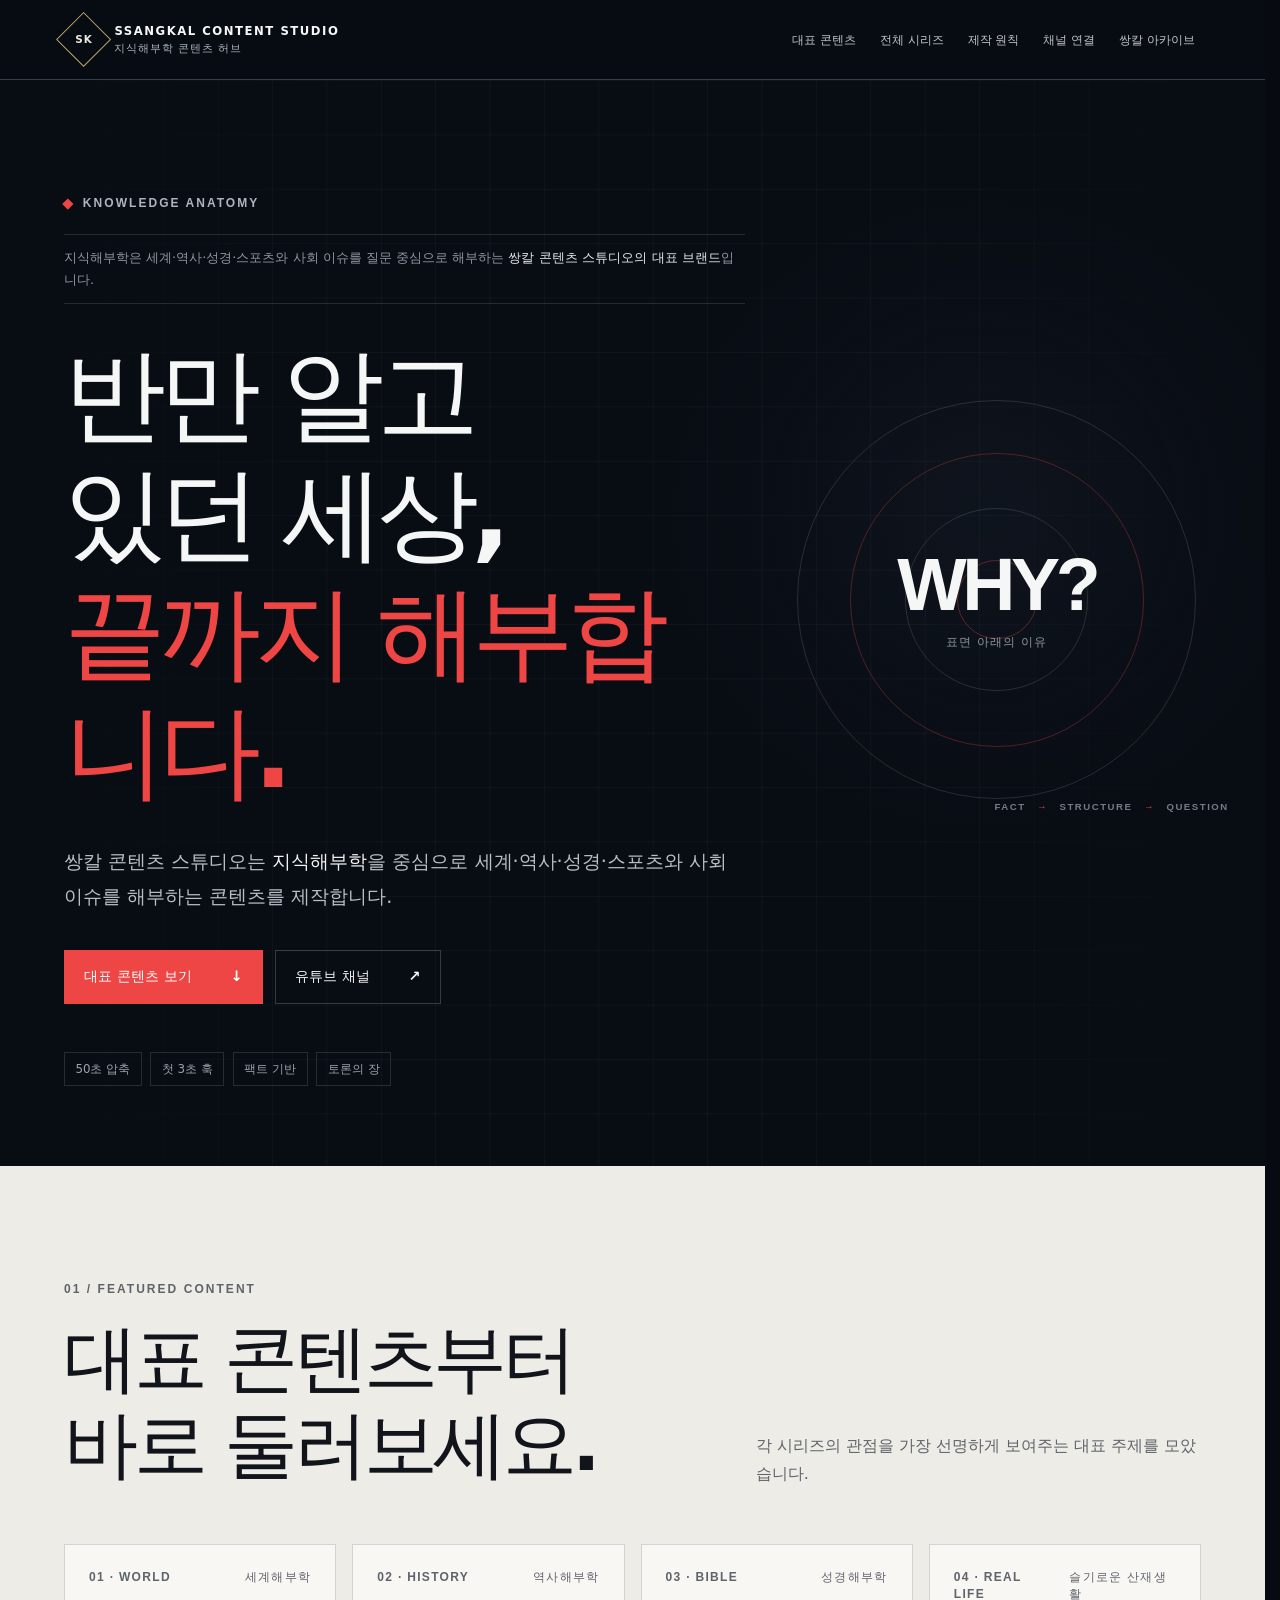
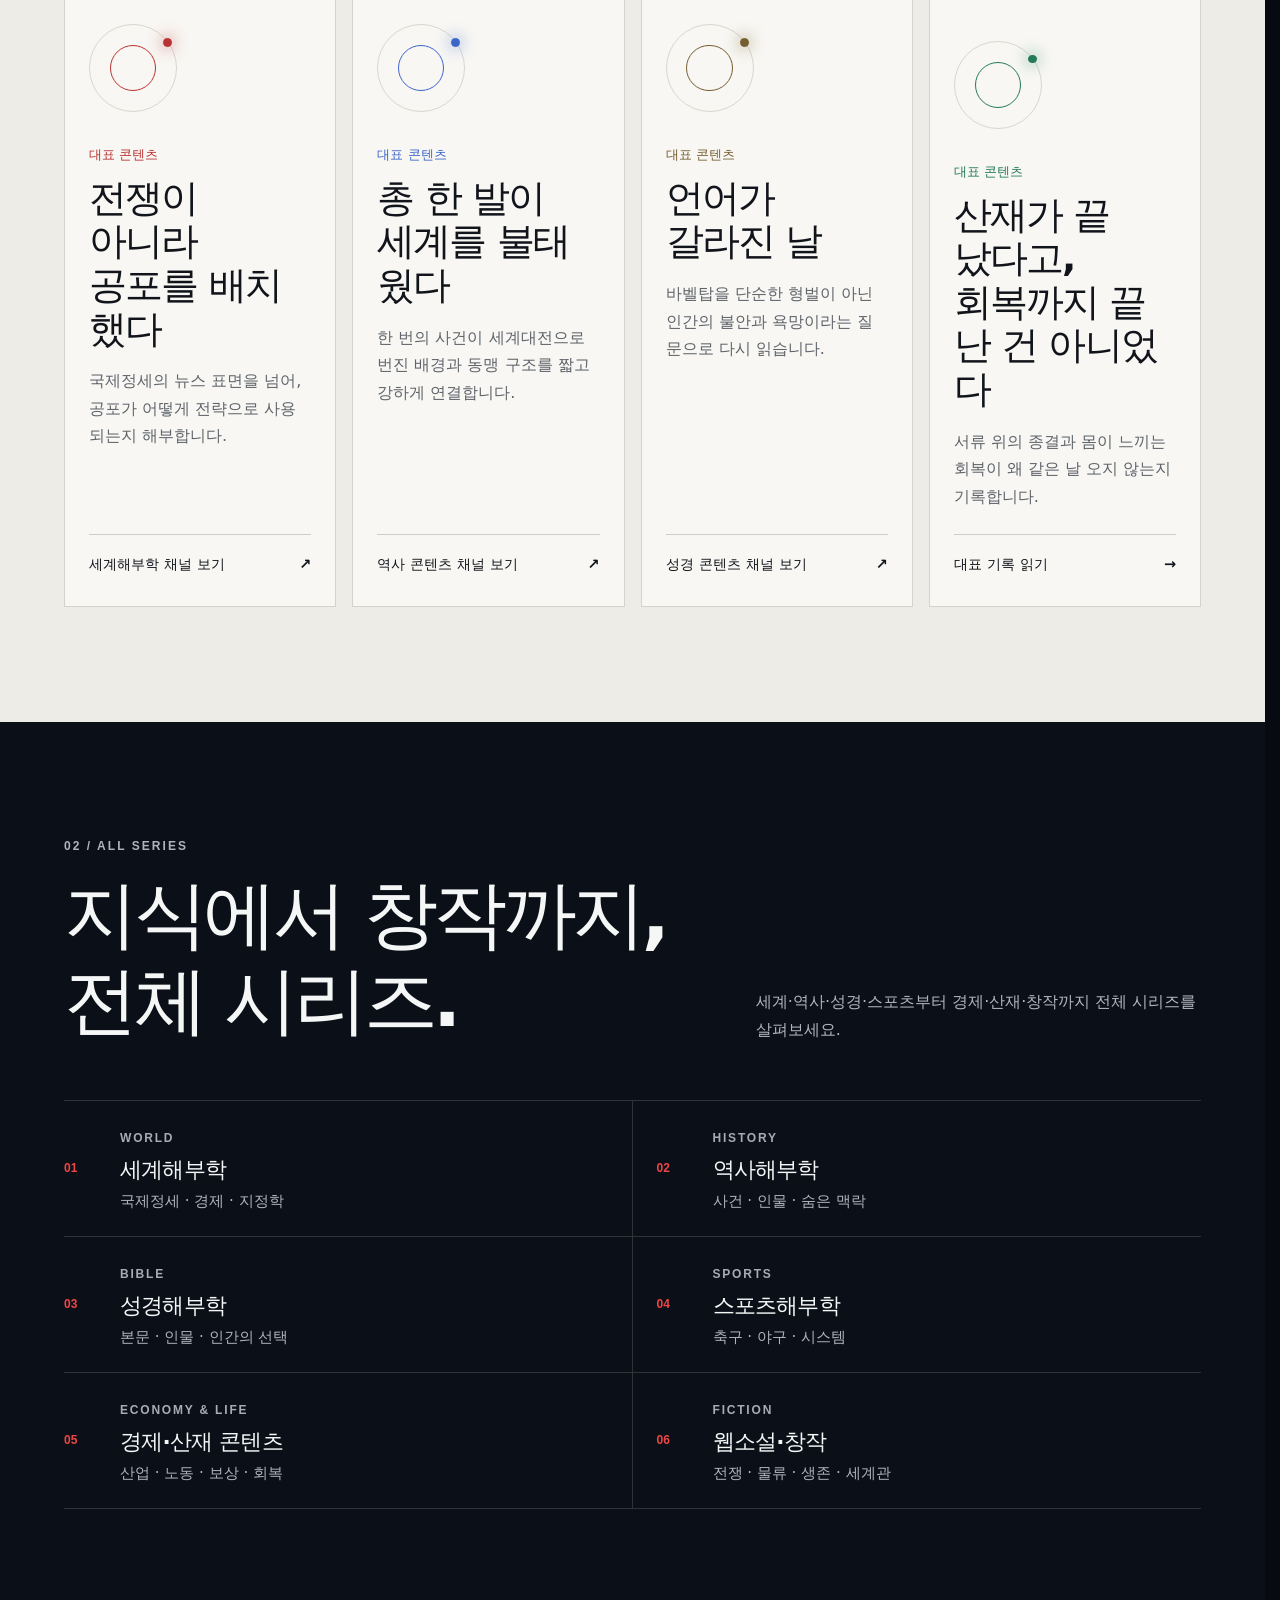
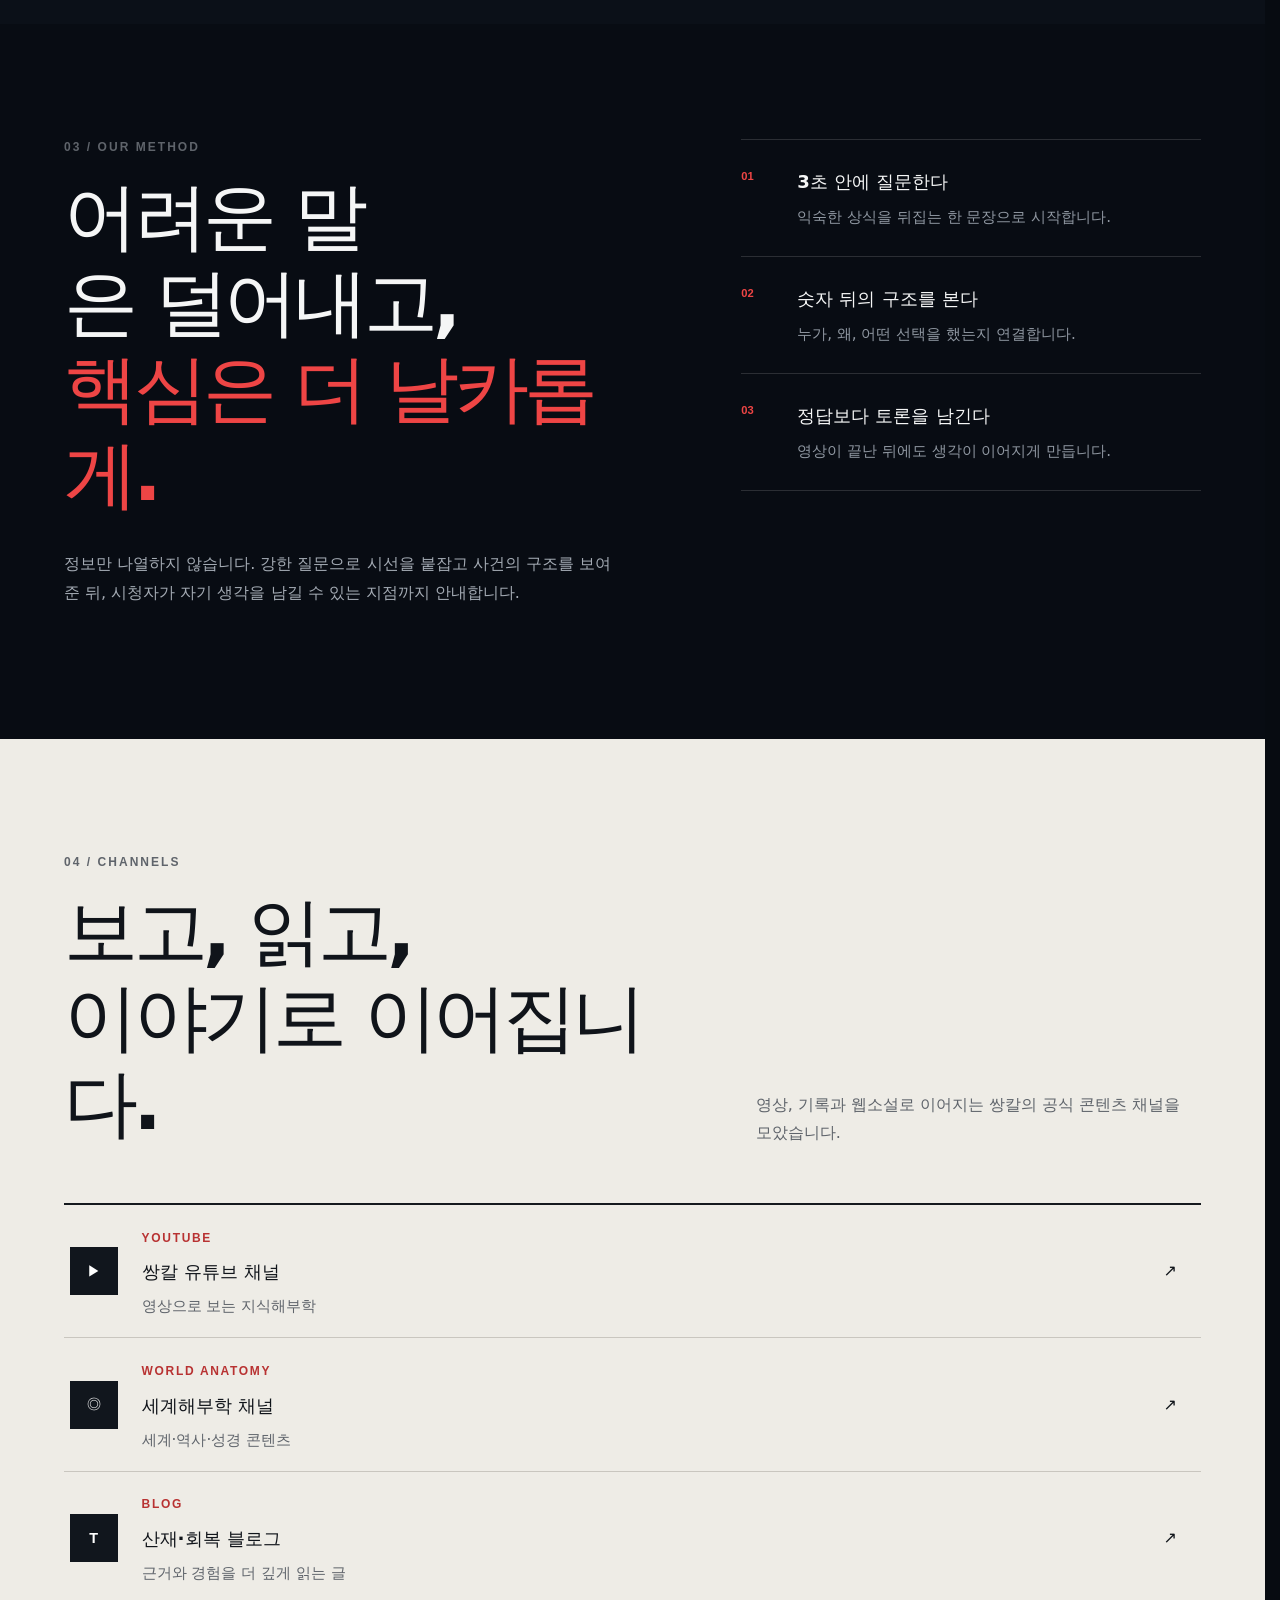
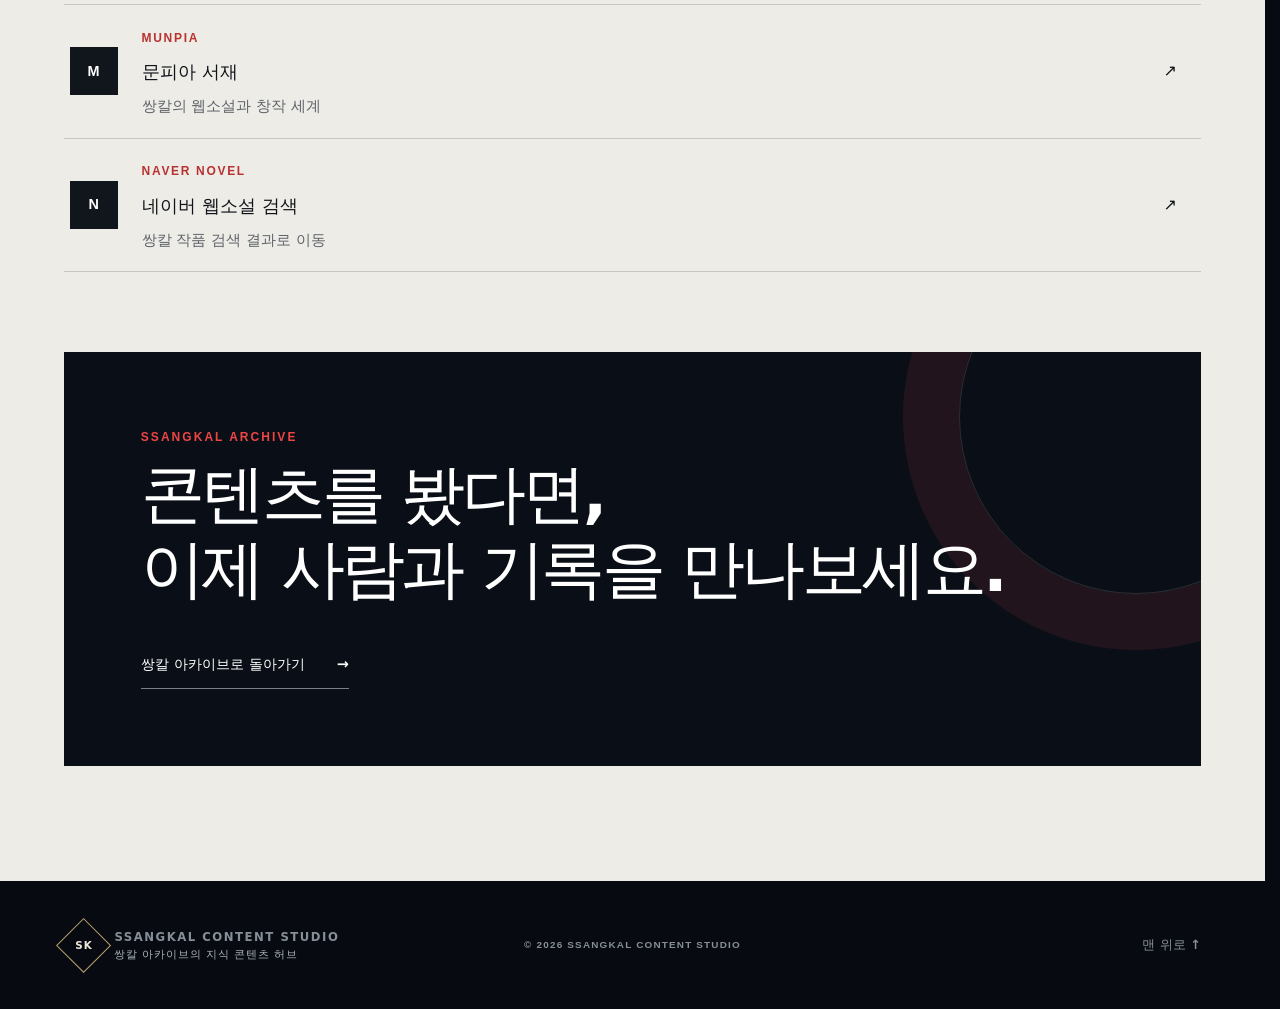
==== knowledge/index.html @ a125dc63 "Add files via upload knowledge 폴더 누락 파일 추가" ====
<!doctype html>
<html lang="ko">
<head>
  <meta charset="utf-8">
  <meta name="viewport" content="width=device-width, initial-scale=1">
  <title>지식해부학 | 쌍칼 콘텐츠 스튜디오</title>
  <meta name="description" content="세계·역사·성경·스포츠·사회 이슈를 짧고 강하게 해부하는 쌍칼 콘텐츠 스튜디오의 지식 콘텐츠 허브입니다.">
  <link rel="canonical" href="https://ssangkalweb.github.io/ssangkal-archive/knowledge/">
  <meta property="og:type" content="website">
  <meta property="og:locale" content="ko_KR">
  <meta property="og:site_name" content="쌍칼 아카이브">
  <meta property="og:title" content="지식해부학 | 우리는 반만 알고 있다">
  <meta property="og:description" content="세계·역사·성경·스포츠와 사회 이슈의 표면 아래를 해부합니다.">
  <meta property="og:url" content="https://ssangkalweb.github.io/ssangkal-archive/knowledge/">
  <meta name="theme-color" content="#080d14">
  <link rel="icon" href="../favicon.svg" type="image/svg+xml">
  <link rel="stylesheet" href="../style.css">
  <link rel="stylesheet" href="knowledge.css">
  <script defer src="../script.js"></script>
  <script type="application/ld+json">
  {
    "@context": "https://schema.org",
    "@type": "CollectionPage",
    "name": "지식해부학",
    "url": "https://ssangkalweb.github.io/ssangkal-archive/knowledge/",
    "description": "세계·역사·성경·스포츠·사회 이슈를 질문 중심으로 해부하는 콘텐츠 허브",
    "isPartOf": {
      "@type": "WebSite",
      "name": "쌍칼 아카이브",
      "url": "https://ssangkalweb.github.io/ssangkal-archive/"
    },
    "mainEntity": {
      "@type": "ItemList",
      "itemListElement": [
        {"@type": "ListItem", "position": 1, "name": "세계해부학"},
        {"@type": "ListItem", "position": 2, "name": "역사해부학"},
        {"@type": "ListItem", "position": 3, "name": "성경해부학"},
        {"@type": "ListItem", "position": 4, "name": "스포츠해부학"},
        {"@type": "ListItem", "position": 5, "name": "경제·산재 콘텐츠"},
        {"@type": "ListItem", "position": 6, "name": "웹소설·창작"}
      ]
    }
  }
  </script>
</head>
<body class="knowledge-page">
  <a class="skip-link" href="#main-content">본문으로 바로가기</a>

  <header class="site-header" data-header>
    <div class="header-inner">
      <a class="brand" href="../" aria-label="쌍칼 아카이브로 돌아가기">
        <span class="brand-mark" aria-hidden="true"><span>SK</span></span>
        <span class="brand-name"><strong>SSANGKAL CONTENT STUDIO</strong><small>지식해부학 콘텐츠 허브</small></span>
      </a>
      <button class="menu-toggle" type="button" aria-expanded="false" aria-controls="primary-navigation" aria-label="주 메뉴 열기">
        <span aria-hidden="true"></span><span aria-hidden="true"></span>
      </button>
      <nav class="primary-nav" id="primary-navigation" aria-label="주 메뉴">
        <a href="#featured">대표 콘텐츠</a>
        <a href="#all-series">전체 시리즈</a>
        <a href="#method">제작 원칙</a>
        <a href="#channels">채널 연결</a>
        <a href="../">쌍칼 아카이브</a>
      </nav>
    </div>
  </header>

  <main id="main-content">
    <section class="knowledge-hero" id="top" aria-labelledby="hero-title">
      <div class="knowledge-hero-grid" aria-hidden="true"></div>
      <div class="knowledge-hero-copy">
        <p class="knowledge-kicker"><span aria-hidden="true"></span> KNOWLEDGE ANATOMY</p>
        <p class="brand-structure">지식해부학은 세계·역사·성경·스포츠와 사회 이슈를 질문 중심으로 해부하는 <strong>쌍칼 콘텐츠 스튜디오의 대표 브랜드</strong>입니다.</p>
        <h1 id="hero-title">반만 알고 있던 세상,<br><em>끝까지 해부합니다.</em></h1>
        <p class="knowledge-lead">쌍칼 콘텐츠 스튜디오는 <strong>지식해부학</strong>을 중심으로 세계·역사·성경·스포츠와 사회 이슈를 해부하는 콘텐츠를 제작합니다.</p>
        <div class="knowledge-actions">
          <a class="knowledge-button knowledge-button-primary" href="#featured">대표 콘텐츠 보기 <span aria-hidden="true">↓</span></a>
          <a class="knowledge-button knowledge-button-secondary" href="https://www.youtube.com/@kboanatomy" target="_blank" rel="noopener noreferrer">유튜브 채널 <span aria-hidden="true">↗</span><span class="sr-only">(새 탭에서 열림)</span></a>
        </div>
      </div>

      <div class="anatomy-visual" role="img" aria-label="사실에서 구조를 거쳐 질문으로 이어지는 지식해부학의 콘텐츠 방식">
        <div class="anatomy-rings" aria-hidden="true"><span></span><span></span><span></span></div>
        <div class="anatomy-core"><strong>WHY?</strong><small>표면 아래의 이유</small></div>
        <p>FACT <i>→</i> STRUCTURE <i>→</i> QUESTION</p>
      </div>

      <div class="hero-principles" aria-label="핵심 제작 원칙"><span>50초 압축</span><span>첫 3초 훅</span><span>팩트 기반</span><span>토론의 장</span></div>
    </section>

    <section class="knowledge-section featured-section" id="featured" aria-labelledby="featured-title">
      <div class="knowledge-heading">
        <div><p class="knowledge-index">01 / FEATURED CONTENT</p><h2 id="featured-title">대표 콘텐츠부터<br>바로 둘러보세요.</h2></div>
        <p>각 시리즈의 관점을 가장 선명하게 보여주는 대표 주제를 모았습니다.</p>
      </div>

      <div class="featured-grid">
        <article class="featured-card accent-red">
          <div class="featured-meta"><span>01 · WORLD</span><span>세계해부학</span></div>
          <div class="featured-symbol" aria-hidden="true"><span></span></div>
          <p class="featured-label">대표 콘텐츠</p>
          <h3>전쟁이 아니라<br>공포를 배치했다</h3>
          <p class="featured-summary">국제정세의 뉴스 표면을 넘어, 공포가 어떻게 전략으로 사용되는지 해부합니다.</p>
          <a href="https://www.youtube.com/@worldhaeburhak" target="_blank" rel="noopener noreferrer">세계해부학 채널 보기 <span aria-hidden="true">↗</span><span class="sr-only">(새 탭에서 열림)</span></a>
        </article>

        <article class="featured-card accent-blue">
          <div class="featured-meta"><span>02 · HISTORY</span><span>역사해부학</span></div>
          <div class="featured-symbol" aria-hidden="true"><span></span></div>
          <p class="featured-label">대표 콘텐츠</p>
          <h3>총 한 발이<br>세계를 불태웠다</h3>
          <p class="featured-summary">한 번의 사건이 세계대전으로 번진 배경과 동맹 구조를 짧고 강하게 연결합니다.</p>
          <a href="https://www.youtube.com/@worldhaeburhak" target="_blank" rel="noopener noreferrer">역사 콘텐츠 채널 보기 <span aria-hidden="true">↗</span><span class="sr-only">(새 탭에서 열림)</span></a>
        </article>

        <article class="featured-card accent-gold">
          <div class="featured-meta"><span>03 · BIBLE</span><span>성경해부학</span></div>
          <div class="featured-symbol" aria-hidden="true"><span></span></div>
          <p class="featured-label">대표 콘텐츠</p>
          <h3>언어가<br>갈라진 날</h3>
          <p class="featured-summary">바벨탑을 단순한 형벌이 아닌 인간의 불안과 욕망이라는 질문으로 다시 읽습니다.</p>
          <a href="https://www.youtube.com/@worldhaeburhak" target="_blank" rel="noopener noreferrer">성경 콘텐츠 채널 보기 <span aria-hidden="true">↗</span><span class="sr-only">(새 탭에서 열림)</span></a>
        </article>

        <article class="featured-card accent-green">
          <div class="featured-meta"><span>04 · REAL LIFE</span><span>슬기로운 산재생활</span></div>
          <div class="featured-symbol" aria-hidden="true"><span></span></div>
          <p class="featured-label">대표 콘텐츠</p>
          <h3>산재가 끝났다고,<br>회복까지 끝난 건 아니었다</h3>
          <p class="featured-summary">서류 위의 종결과 몸이 느끼는 회복이 왜 같은 날 오지 않는지 기록합니다.</p>
          <a href="../life/workers-compensation-aftercare.html">대표 기록 읽기 <span aria-hidden="true">→</span></a>
        </article>
      </div>
    </section>

    <section class="knowledge-section all-series-section" id="all-series" aria-labelledby="series-title">
      <div class="knowledge-heading compact-heading">
        <div><p class="knowledge-index">02 / ALL SERIES</p><h2 id="series-title">지식에서 창작까지,<br>전체 시리즈.</h2></div>
        <p>세계·역사·성경·스포츠부터 경제·산재·창작까지 전체 시리즈를 살펴보세요.</p>
      </div>
      <ol class="series-directory">
        <li><span>01</span><div><small>WORLD</small><h3>세계해부학</h3><p>국제정세 · 경제 · 지정학</p></div></li>
        <li><span>02</span><div><small>HISTORY</small><h3>역사해부학</h3><p>사건 · 인물 · 숨은 맥락</p></div></li>
        <li><span>03</span><div><small>BIBLE</small><h3>성경해부학</h3><p>본문 · 인물 · 인간의 선택</p></div></li>
        <li><span>04</span><div><small>SPORTS</small><h3>스포츠해부학</h3><p>축구 · 야구 · 시스템</p></div></li>
        <li><span>05</span><div><small>ECONOMY &amp; LIFE</small><h3>경제·산재 콘텐츠</h3><p>산업 · 노동 · 보상 · 회복</p></div></li>
        <li><span>06</span><div><small>FICTION</small><h3>웹소설·창작</h3><p>전쟁 · 물류 · 생존 · 세계관</p></div></li>
      </ol>
    </section>

    <section class="method-section" id="method" aria-labelledby="method-title">
      <div class="method-copy">
        <p class="knowledge-index">03 / OUR METHOD</p>
        <h2 id="method-title">어려운 말은 덜어내고,<br><em>핵심은 더 날카롭게.</em></h2>
        <p>정보만 나열하지 않습니다. 강한 질문으로 시선을 붙잡고 사건의 구조를 보여준 뒤, 시청자가 자기 생각을 남길 수 있는 지점까지 안내합니다.</p>
      </div>
      <ol class="method-list-knowledge">
        <li><span>01</span><div><strong>3초 안에 질문한다</strong><p>익숙한 상식을 뒤집는 한 문장으로 시작합니다.</p></div></li>
        <li><span>02</span><div><strong>숫자 뒤의 구조를 본다</strong><p>누가, 왜, 어떤 선택을 했는지 연결합니다.</p></div></li>
        <li><span>03</span><div><strong>정답보다 토론을 남긴다</strong><p>영상이 끝난 뒤에도 생각이 이어지게 만듭니다.</p></div></li>
      </ol>
    </section>

    <section class="knowledge-section channels-section-knowledge" id="channels" aria-labelledby="channels-title">
      <div class="knowledge-heading compact-heading">
        <div><p class="knowledge-index">04 / CHANNELS</p><h2 id="channels-title">보고, 읽고,<br>이야기로 이어집니다.</h2></div>
        <p>영상, 기록과 웹소설로 이어지는 쌍칼의 공식 콘텐츠 채널을 모았습니다.</p>
      </div>
      <div class="channel-directory">
        <a href="https://www.youtube.com/@kboanatomy" target="_blank" rel="noopener noreferrer"><span class="channel-icon" aria-hidden="true">▶</span><div><small>YOUTUBE</small><strong>쌍칼 유튜브 채널</strong><p>영상으로 보는 지식해부학</p></div><i aria-hidden="true">↗</i><span class="sr-only">(새 탭에서 열림)</span></a>
        <a href="https://www.youtube.com/@worldhaeburhak" target="_blank" rel="noopener noreferrer"><span class="channel-icon" aria-hidden="true">◎</span><div><small>WORLD ANATOMY</small><strong>세계해부학 채널</strong><p>세계·역사·성경 콘텐츠</p></div><i aria-hidden="true">↗</i><span class="sr-only">(새 탭에서 열림)</span></a>
        <a href="https://ssangkal.tistory.com/" target="_blank" rel="noopener noreferrer"><span class="channel-icon" aria-hidden="true">T</span><div><small>BLOG</small><strong>산재·회복 블로그</strong><p>근거와 경험을 더 깊게 읽는 글</p></div><i aria-hidden="true">↗</i><span class="sr-only">(새 탭에서 열림)</span></a>
        <a href="https://library.munpia.com/OK2RFuVqomnbaxdqtLg1/novel/detail?novelId=570424" target="_blank" rel="noopener noreferrer"><span class="channel-icon" aria-hidden="true">M</span><div><small>MUNPIA</small><strong>문피아 서재</strong><p>쌍칼의 웹소설과 창작 세계</p></div><i aria-hidden="true">↗</i><span class="sr-only">(새 탭에서 열림)</span></a>
        <a href="https://novel.naver.com/search?keyword=ssangkal" target="_blank" rel="noopener noreferrer"><span class="channel-icon" aria-hidden="true">N</span><div><small>NAVER NOVEL</small><strong>네이버 웹소설 검색</strong><p>쌍칼 작품 검색 결과로 이동</p></div><i aria-hidden="true">↗</i><span class="sr-only">(새 탭에서 열림)</span></a>
      </div>
      <div class="archive-return"><p>SSANGKAL ARCHIVE</p><h2>콘텐츠를 봤다면,<br>이제 사람과 기록을 만나보세요.</h2><a href="../">쌍칼 아카이브로 돌아가기 <span aria-hidden="true">→</span></a></div>
    </section>
  </main>

  <footer class="knowledge-footer">
    <a class="brand" href="../"><span class="brand-mark" aria-hidden="true"><span>SK</span></span><span class="brand-name"><strong>SSANGKAL CONTENT STUDIO</strong><small>쌍칼 아카이브의 지식 콘텐츠 허브</small></span></a>
    <p>© <span id="current-year">2026</span> SSANGKAL CONTENT STUDIO</p>
    <a href="#top">맨 위로 ↑</a>
  </footer>
</body>
</html>
---- style.css ----
:root{color-scheme:dark;--ink:#080d14;--navy:#0a111b;--panel:#101923;--paper:#eee9dd;--white:#f5f7f8;--muted:#aab2ba;--line:#34404b;--soft:#222d38;--red:#d0443e;--gold:#bca36b;--header:4.75rem;--anchor-offset:calc(var(--header) + 1.5rem);--gutter:clamp(1.25rem,5vw,5rem);--content:90rem;font-family:Pretendard,"Apple SD Gothic Neo","Noto Sans KR","Malgun Gothic",system-ui,sans-serif;font-synthesis:none}
*{box-sizing:border-box}html{scroll-behavior:smooth;scroll-padding-top:var(--anchor-offset);scrollbar-gutter:stable}body{margin:0;min-width:20rem;background:var(--ink);color:var(--white);font-size:1rem;line-height:1.75;overflow-x:hidden}a{color:inherit;text-decoration:none}button,a{-webkit-tap-highlight-color:transparent}button{font:inherit}h1,h2,h3,p{margin-top:0}h1,h2,h3{line-height:1.16;text-wrap:balance}.skip-link{position:fixed;z-index:1000;top:0;left:max(.5rem,env(safe-area-inset-left));max-width:calc(100vw - 1rem);padding:.7rem 1rem;background:var(--paper);color:var(--ink);transform:translateY(calc(-100% - .5rem))}.skip-link:focus{top:.5rem;transform:translateY(0)}:focus-visible{outline:3px solid var(--gold);outline-offset:3px}.hero,.archive-portal,#life,#knowledge,#fiction,#build,#square,#about{scroll-margin-top:var(--anchor-offset)}
.site-header{position:sticky;z-index:50;top:0;height:var(--header);min-height:var(--header);border-bottom:1px solid var(--line);background:rgba(8,13,20,.96)}.header-inner{position:relative;width:min(100%,var(--content));height:100%;margin:auto;padding-inline:var(--gutter);display:flex;align-items:center;justify-content:space-between}.brand{min-height:2.75rem;display:inline-flex;align-items:center;gap:.7rem}.brand-mark{width:2.45rem;height:2.45rem;border:1px solid var(--gold);display:grid;place-items:center;color:var(--paper);transform:rotate(45deg)}.brand-mark span{font-size:.65rem;font-weight:800;letter-spacing:.08em;transform:rotate(-45deg)}.brand-name{display:grid;line-height:1.2}.brand-name strong{font-size:.73rem;letter-spacing:.13em}.brand-name small{margin-top:.25rem;color:var(--muted);font-size:.68rem;letter-spacing:.08em}.menu-toggle{width:2.75rem;height:2.75rem;padding:0;border:1px solid var(--line);background:transparent;color:var(--white);display:grid;place-content:center;gap:.4rem;cursor:pointer}.menu-toggle span{width:1.15rem;height:1px;background:currentColor;transition:transform .2s}.menu-open .menu-toggle span:first-child{transform:translateY(.22rem) rotate(45deg)}.menu-open .menu-toggle span:last-child{transform:translateY(-.22rem) rotate(-45deg)}.primary-nav{position:absolute;top:calc(100% + 1px);right:var(--gutter);left:var(--gutter);max-height:calc(100svh - var(--header) - 1px);overflow-y:auto;display:none;padding:.75rem;border:1px solid var(--line);background:var(--panel);box-shadow:0 1.5rem 3rem #0006}.menu-open .primary-nav{display:grid}.primary-nav a{min-height:2.75rem;padding:.65rem .75rem;border-bottom:1px solid var(--soft);display:flex;align-items:center;font-size:.9rem}.primary-nav a:last-child{border:0}
.hero{position:relative;width:min(100%,var(--content));min-height:calc(100svh - var(--header));margin:auto;padding:clamp(2.5rem,7vw,6.5rem) var(--gutter) 4.5rem;display:grid;gap:3rem;overflow:hidden;background:var(--navy)}.hero:before{content:"";position:absolute;inset:0;pointer-events:none;background-image:linear-gradient(to right,transparent calc(100% - 1px),rgba(188,163,107,.08) 1px);background-size:4.5rem 100%;mask-image:linear-gradient(#000,transparent 80%)}.hero-copy,.index-board{position:relative;z-index:1}.editorial-label{margin-bottom:2rem;padding-block:.55rem;border-block:1px solid var(--line);display:flex;flex-wrap:wrap;gap:.15rem 1.1rem;color:var(--gold);font-size:.62rem;font-weight:700;letter-spacing:.12em}.issue-number{margin-bottom:.8rem;color:var(--muted);font-size:.67rem;letter-spacing:.18em}.hero h1{max-width:13ch;margin-bottom:2rem;font-size:clamp(2.5rem,9vw,6.6rem);font-weight:800;letter-spacing:-.055em}.hero h1 em{color:var(--paper);font-style:normal}.hero-lead{max-width:32rem;margin-bottom:2rem;color:#d1d5d7;font-size:clamp(1rem,2vw,1.16rem);line-height:1.9}.hero-actions{display:flex;flex-direction:column;gap:.7rem}.button{min-height:3.25rem;padding:.8rem 1.15rem;border:1px solid var(--line);display:inline-flex;align-items:center;justify-content:space-between;gap:1.5rem;font-size:.86rem;font-weight:750}.button-primary{background:var(--paper);border-color:var(--paper);color:var(--ink)}.button-primary:hover{background:var(--white)}.button-secondary:hover{border-color:var(--gold)}.trust-note{margin:1.2rem 0 0;color:var(--muted);font-size:.75rem;line-height:1.6;letter-spacing:.04em}
.index-board{align-self:end;border:1px solid var(--line);background:rgba(16,25,35,.86)}.board-head,.board-foot{padding:.75rem 1rem;display:flex;justify-content:space-between;color:var(--muted);font-size:.58rem;letter-spacing:.14em}.board-head{border-bottom:1px solid var(--line)}.board-status{margin:0;padding:.7rem 1rem;border-bottom:1px solid var(--line);color:var(--gold);font-size:.62rem;letter-spacing:.1em}.board-status span{width:.42rem;height:.42rem;margin-right:.4rem;border-radius:50%;background:var(--red);display:inline-block}.index-board ol{margin:0;padding:0;list-style:none}.index-board li{border-bottom:1px solid var(--soft)}.index-board li a{min-height:4.2rem;padding:.75rem 1rem;display:grid;grid-template-columns:2rem 1fr auto;align-items:center;gap:.75rem}.index-board li.is-active{border-left:3px solid var(--red);background:rgba(208,68,62,.08)}.index-board li:hover{background:#fff1}.board-number{color:var(--gold);font:700 .7rem/1 monospace}.index-board strong{display:block;font-size:.77rem;letter-spacing:.11em}.index-board small{display:block;margin-top:.1rem;color:var(--muted);font-size:.72rem}.board-foot{border-top:1px solid var(--line);align-items:center}.registration-mark{padding:.2rem .45rem;border:1px solid var(--line);color:var(--gold)}.hero-rule{position:absolute;bottom:0;left:var(--gutter);right:var(--gutter);height:5px;border-block:1px solid var(--line)}
.section-shell{width:min(100%,var(--content));margin:auto;padding:4.5rem var(--gutter)}.eyebrow{color:var(--gold);font-size:.68rem;font-weight:750;letter-spacing:.15em}.eyebrow span{margin-left:.7rem;color:var(--muted)}.section-heading{margin-bottom:3rem}.section-heading h2,.square h2,.about h2{margin-bottom:1.5rem;font-size:clamp(2rem,6vw,4.25rem);letter-spacing:-.045em}.section-heading>p:last-child{max-width:38rem;color:var(--muted)}.archive-portal{background:var(--paper);color:var(--ink)}.archive-portal .eyebrow,.about .eyebrow{color:#755e2f}.portal-grid{display:grid;border-top:2px solid var(--ink)}.portal-card{min-height:19rem;padding:1.5rem .25rem;border-bottom:1px solid #a9a397;display:flex;flex-direction:column}.card-meta{margin-bottom:2rem;display:flex;align-items:center;justify-content:space-between;font:700 .7rem/1 monospace}.status{width:fit-content;min-height:1.65rem;padding:.38rem .55rem;border:1px solid currentColor;color:var(--gold);display:inline-flex;align-items:center;font-size:.58rem;font-weight:800;line-height:1;letter-spacing:.12em}.archive-portal .status{color:#6b5934}.status-red,.archive-portal .status-red{color:var(--red)}.portal-card h3{margin-bottom:1rem;font-size:1.55rem;letter-spacing:-.03em}.portal-card p{max-width:29rem;color:#3c3b39;font-size:.92rem}.portal-card a{min-height:2.75rem;margin-top:auto;border-top:1px solid #aaa59a;display:flex;align-items:end;justify-content:space-between;font-size:.78rem;font-weight:750}
.records{padding-block:0;background:var(--navy)}.record-panel{min-height:21rem;padding-block:2rem;border-bottom:1px solid var(--line);display:grid;gap:2rem}.record-index{color:var(--gold);font:700 .72rem/1 monospace;letter-spacing:.12em}.record-content h2{margin-bottom:1rem;font-size:clamp(1.8rem,4vw,3rem);letter-spacing:-.035em}.record-content>p:last-child{max-width:42rem;color:var(--muted)}.record-state{align-self:end;display:grid;gap:.7rem}.record-state strong,.about-state strong{font-size:.85rem}.record-state small,.about-state small{color:#7f8992;font:.62rem/1.4 monospace;letter-spacing:.08em}.notice{max-width:44rem;margin-top:1.5rem;padding:1rem;border-left:2px solid var(--gold);background:var(--panel);color:#c6ccd0}.notice strong{color:var(--paper);font-size:.72rem;letter-spacing:.08em}.notice p{margin:.35rem 0 0;font-size:.78rem;line-height:1.75}
.square{position:relative;border-block:1px solid var(--line);display:grid;gap:2rem;overflow:hidden;background:#10171f}.square:after{content:"";position:absolute;right:-6rem;bottom:-9rem;width:18rem;height:18rem;border:1px solid var(--line);border-radius:50%;box-shadow:0 0 0 3rem #34404b29,0 0 0 6rem #34404b1a;pointer-events:none}.square-code,.square-copy,.square-state{position:relative;z-index:1}.square-code{display:flex;flex-direction:column;color:var(--gold);font:700 .62rem/1 monospace;letter-spacing:.12em}.square-code strong{color:rgba(238,233,221,.08);font-size:8rem;letter-spacing:-.1em}.square-copy>p:last-child{max-width:39rem;color:var(--muted)}.square-state{align-self:end;padding:1.5rem;border:1px solid var(--line);background:#080d14b3}.square-state>span{margin-right:.6rem;color:var(--red);font-size:.55rem}.square-state strong{color:var(--gold);font-size:.67rem;letter-spacing:.12em}.square-state p{margin:.8rem 0 0;font-size:1.15rem;font-weight:700}
.about{display:grid;gap:2rem;background:var(--paper);color:var(--ink)}.about-label>span{color:#67625a;font:.62rem/1 monospace;letter-spacing:.1em}.about-copy p{max-width:42rem;color:#3c3b39}.about-state{align-self:end;padding-top:1.5rem;border-top:1px solid #aaa59a;display:grid;gap:.7rem}.about-state .status{color:#6b5934}.about-state small{color:#67625a}
.site-footer{width:min(100%,var(--content));margin:auto;padding:4.5rem var(--gutter) 1.5rem}.footer-primary{display:grid;gap:3rem}.footer-primary>div>strong{color:var(--gold);font-size:.72rem;letter-spacing:.16em}.footer-primary>div>p{margin:1.5rem 0 0;font-size:clamp(1.5rem,4vw,2.4rem);font-weight:750;line-height:1.35;letter-spacing:-.03em}.footer-primary nav{border-top:1px solid var(--line);display:grid}.footer-primary nav a,.footer-link{min-height:3.5rem;padding-block:.65rem;border-bottom:1px solid var(--line);display:flex;align-items:center;justify-content:space-between;font-size:.82rem}.footer-primary nav small{color:var(--muted);font-size:.65rem}.footer-link{color:#d4d8da}.footer-bottom{margin-top:3rem;padding-top:1rem;border-top:1px solid var(--line);display:flex;flex-wrap:wrap;justify-content:space-between;gap:.5rem 1rem;color:#89929b;font-size:.58rem;letter-spacing:.1em}
.error-page{min-height:100vh;background:var(--navy)}.error-page .header-inner{justify-content:flex-start}.error-main{position:relative;width:min(100%,var(--content));min-height:calc(100vh - var(--header));margin:auto;padding:4.5rem var(--gutter);display:grid;align-content:center;overflow:hidden}.error-code{position:absolute;top:50%;right:-1rem;color:rgba(238,233,221,.045);font-size:clamp(11rem,42vw,37rem);font-weight:900;line-height:.7;letter-spacing:-.12em;transform:translateY(-50%);pointer-events:none}.error-copy{position:relative;z-index:1;max-width:46rem}.error-copy h1{margin-bottom:1.5rem;font-size:clamp(2.5rem,8vw,6rem);letter-spacing:-.055em}.error-copy>p:not(.eyebrow){margin-bottom:2rem;color:var(--muted)}.error-copy .button{width:fit-content}.error-index{position:absolute;right:var(--gutter);bottom:1.5rem;left:var(--gutter);padding-top:.7rem;border-top:1px solid var(--line);display:flex;justify-content:space-between;color:var(--muted);font-size:.58rem;letter-spacing:.12em}

/* Life records: collection and longform article */
.primary-nav a[aria-current="page"]{color:var(--paper);text-decoration:underline;text-decoration-color:var(--gold);text-underline-offset:.45rem}.collection-hero{width:min(100%,var(--content));margin:auto;padding:clamp(4rem,9vw,8rem) var(--gutter);display:grid;gap:3rem;background:var(--navy);border-bottom:1px solid var(--line)}.collection-hero h1{max-width:9ch;margin-bottom:1.5rem;font-size:clamp(3rem,10vw,7.5rem);letter-spacing:-.06em;overflow-wrap:anywhere}.collection-lead{max-width:35rem;margin:0;color:#d1d5d7;font-size:clamp(1.05rem,2.5vw,1.4rem);line-height:1.85}.collection-note{max-width:26rem;align-self:end;padding:1.5rem;border-top:1px solid var(--gold);background:var(--panel)}.collection-note p{color:var(--muted);font-size:.86rem}.collection-note strong{color:var(--gold);font:.68rem/1.4 monospace;letter-spacing:.12em}.collection-list{background:var(--paper);color:var(--ink)}.list-heading{margin-bottom:2rem}.list-heading h2{font-size:clamp(2rem,5vw,3.5rem);letter-spacing:-.04em}.collection-list .eyebrow{color:#755e2f}.article-card{border-block:2px solid var(--ink)}.article-card>a{padding:clamp(1.5rem,4vw,3rem) 0;display:block}.article-card>a:hover h3{text-decoration:underline;text-decoration-color:var(--red);text-underline-offset:.3rem}.article-card-top,.article-card-meta{display:flex;align-items:center;justify-content:space-between;gap:1rem}.record-number{color:#755e2f;font:700 .75rem/1 monospace;letter-spacing:.14em}.article-category{margin:2rem 0 .75rem;color:#5f5b54;font-size:.76rem;font-weight:700;letter-spacing:.08em}.article-card h3{max-width:18ch;margin-bottom:1rem;font-size:clamp(1.8rem,5vw,3.5rem);letter-spacing:-.045em}.article-summary{max-width:44rem;color:#3c3b39}.article-card-meta{margin-top:2rem;padding-top:1rem;border-top:1px solid #aaa59a;color:#5f5b54;font:.72rem/1.4 monospace}.article-card-meta span:last-child{margin-left:auto;color:var(--red);font-size:1.2rem}.next-record{margin-top:3rem;padding:1.5rem;border-left:2px solid var(--gold);background:#dfd9cc}.next-record strong{color:#755e2f;font:.68rem/1.4 monospace;letter-spacing:.13em}.next-record p{margin:.4rem 0 0}.home-article-preview{max-width:42rem;margin-top:1.5rem;padding-top:1.5rem;border-top:1px solid var(--line)}.home-article-preview>span{color:var(--gold);font:.68rem/1 monospace;letter-spacing:.12em}.home-article-preview h3{margin:.8rem 0;font-size:clamp(1.35rem,3vw,2rem)}.home-article-preview>p{color:#d1d5d7}.home-article-preview>div{margin-bottom:1rem;display:flex;gap:1rem;color:var(--muted);font:.68rem/1.4 monospace}.home-article-preview .button{width:fit-content}
.breadcrumb{width:min(100%,var(--content));margin:auto;padding:1rem var(--gutter);border-bottom:1px solid var(--line)}.breadcrumb ol{margin:0;padding:0;display:flex;flex-wrap:wrap;gap:.5rem;list-style:none;color:var(--muted);font-size:.72rem}.breadcrumb li+li:before{content:"/";margin-right:.5rem;color:var(--line)}.breadcrumb a{text-decoration:underline;text-underline-offset:.22rem}.longform-article{width:min(100%,var(--content));margin:auto}.article-header{padding:clamp(3.5rem,9vw,8rem) var(--gutter);border-bottom:1px solid var(--line);background:var(--navy)}.article-header h1{max-width:18ch;margin-bottom:2rem;font-size:clamp(2.35rem,7vw,6.5rem);letter-spacing:-.055em;overflow-wrap:anywhere}.article-deck{max-width:35rem;color:var(--paper);font-size:clamp(1.1rem,2.5vw,1.55rem);line-height:1.7}.article-meta{max-width:48rem;margin:3rem 0 0;padding-top:1rem;border-top:1px solid var(--line);display:grid;grid-template-columns:repeat(2,minmax(0,1fr));gap:1rem}.article-meta div{min-width:0}.article-meta dt{color:var(--muted);font-size:.65rem;letter-spacing:.08em}.article-meta dd{margin:0;font:.72rem/1.6 monospace;overflow-wrap:anywhere}.table-of-contents{padding:3rem var(--gutter);border-bottom:1px solid var(--line);background:#10171f}.table-of-contents ol{max-width:55rem;margin:1.5rem 0 0;padding:0;list-style:none}.table-of-contents li{border-top:1px solid var(--line)}.table-of-contents a{min-height:3.25rem;padding:.65rem 0;display:flex;align-items:center;gap:1rem}.table-of-contents a:hover{color:var(--gold)}.table-of-contents a span{flex:0 0 2rem;color:var(--gold);font:.68rem/1 monospace}.article-body{max-width:47rem;margin:auto;padding:clamp(3.5rem,8vw,7rem) var(--gutter);color:#d9dddf;font-size:clamp(1rem,1.4vw,1.12rem);line-height:1.95;word-break:keep-all;overflow-wrap:break-word}.article-body p{margin-bottom:1.6em}.article-intro{padding-bottom:2rem;color:var(--paper);font-size:1.05em}.article-body section{padding-top:clamp(3rem,7vw,5.5rem);scroll-margin-top:var(--anchor-offset)}.article-body h2{margin-bottom:1.5rem;color:var(--white);font-size:clamp(1.75rem,4vw,2.7rem);letter-spacing:-.035em}.section-number{margin-bottom:.6rem!important;color:var(--gold);font:700 .72rem/1 monospace;letter-spacing:.15em}.takeaways,.important-guidance,.author-box,.record-navigation,.related-links{max-width:64rem;margin:0 auto;padding:clamp(2rem,5vw,4rem) var(--gutter)}.takeaways{border-block:1px solid #aaa59a;background:var(--paper);color:var(--ink)}.takeaways .eyebrow{color:#755e2f}.takeaways h2,.important-guidance h2,.author-box h2,.related-links h2{font-size:clamp(1.5rem,4vw,2.4rem)}.takeaways ol{margin:1.5rem 0 0;padding-left:1.5rem}.takeaways li{padding:.45rem 0 .45rem .5rem}.important-guidance{margin-top:4rem;border:1px solid var(--gold);border-left:4px solid var(--gold);background:var(--panel)}.important-guidance p{color:#d1d5d7}.important-guidance p:last-child{margin-bottom:0;color:var(--paper)}.author-box{display:grid;grid-template-columns:4rem minmax(0,1fr);gap:1.5rem;border-bottom:1px solid var(--line)}.author-mark{width:3.5rem;height:3.5rem;border:1px solid var(--gold);display:grid;place-items:center;color:var(--gold);font-size:.75rem;font-weight:800;transform:rotate(45deg)}.author-mark::first-line{transform:rotate(-45deg)}.author-box p:last-child{max-width:42rem;margin-bottom:0;color:var(--muted)}.record-navigation{display:grid;gap:1px;background:var(--line)}.record-navigation div{padding:1.25rem;background:var(--ink)}.record-navigation small{display:block;margin-bottom:.45rem;color:var(--gold);font:.62rem/1.4 monospace;letter-spacing:.12em}.record-navigation strong{font-size:.85rem}.related-links{padding-top:4rem;padding-bottom:4rem}.related-links h2{margin-bottom:1.5rem}.related-links a{min-height:3.5rem;padding:.7rem 0;border-top:1px solid var(--line);display:flex;align-items:center;justify-content:space-between}.related-links a:last-child{border-bottom:1px solid var(--line)}
@media(min-width:30rem){.hero-actions{flex-direction:row}.button{min-width:10.5rem}.article-meta{grid-template-columns:repeat(4,minmax(0,1fr))}.record-navigation{grid-template-columns:repeat(2,minmax(0,1fr))}}@media(min-width:48rem){:root{--header:5rem}.hero{grid-template-columns:minmax(0,1.35fr) minmax(18rem,.65fr);align-items:center}.index-board{align-self:center}.portal-grid{grid-template-columns:repeat(2,1fr)}.portal-card{padding:2rem;border-right:1px solid #a9a397}.portal-card:nth-child(even){border-right:0}.record-panel{grid-template-columns:5rem minmax(0,1fr) 10rem}.square{grid-template-columns:8rem minmax(0,1fr) 14rem}.about{grid-template-columns:10rem minmax(0,1fr) 12rem}.footer-primary{grid-template-columns:1.2fr .8fr}.collection-hero{grid-template-columns:minmax(0,1.4fr) minmax(18rem,.6fr);align-items:end}.article-card>a{display:grid;grid-template-columns:8rem minmax(0,1fr) 10rem;column-gap:2rem}.article-card-top{grid-row:1 / 5;display:block}.article-card-top .status{margin-top:1rem}.article-category{margin-top:0}.article-card-meta{grid-column:3;grid-row:1 / 5;margin:0;padding:0 0 0 1.5rem;border-top:0;border-left:1px solid #aaa59a;display:grid;align-content:end;justify-content:stretch}.article-card-meta span:last-child{margin:1rem 0 0}}@media(min-width:64rem){.menu-toggle{display:none}.primary-nav{position:static;display:flex;padding:0;border:0;background:transparent;box-shadow:none;gap:clamp(.15rem,1vw,1.2rem)}.primary-nav a{min-height:2.75rem;padding:.5rem .35rem;border:0;color:#bec5ca;font-size:clamp(.68rem,.85vw,.82rem);white-space:nowrap}.hero-copy{padding-right:clamp(1rem,4vw,4rem)}.editorial-label{justify-content:space-between}.section-shell{padding-block:7rem}.section-heading{display:grid;grid-template-columns:1fr 2fr 1fr;align-items:end;gap:2rem}.section-heading h2,.section-heading p{margin-bottom:0}.portal-grid{grid-template-columns:repeat(4,1fr)}.portal-card,.portal-card:nth-child(even){border-right:1px solid #a9a397}.portal-card:last-child{border-right:0}.record-panel{grid-template-columns:8rem minmax(0,1fr) 14rem;padding-block:3rem}}@media(min-width:90rem){body{background:#05090e}.site-header,.hero,.archive-portal,.records,.square,.about,.site-footer,.collection-hero,.longform-article,.breadcrumb{border-inline:1px solid var(--soft)}}@media(prefers-reduced-motion:reduce){html{scroll-behavior:auto}*,*:before,*:after{animation-duration:.01ms!important;animation-iteration-count:1!important;transition-duration:.01ms!important}}
---- knowledge/knowledge.css ----
.knowledge-page{--k-paper:#eeece6;--k-card:#f8f7f3;--k-red:#ee4545;--k-blue:#608cff;--k-gold:#d1a64b;--k-green:#45b986;--k-red-on-light:#b83232;--k-blue-on-light:#3c65c9;--k-gold-on-light:#755e2f;--k-green-on-light:#247a59;--k-muted-on-light:#5f646b;background:#070b11;color:#f5f6f6;font-size:1rem}.knowledge-page .site-header{position:sticky}.knowledge-page .primary-nav a{font-size:max(.78rem,12px)}.sr-only{position:absolute!important;width:1px!important;height:1px!important;padding:0!important;margin:-1px!important;overflow:hidden!important;clip:rect(0,0,0,0)!important;white-space:nowrap!important;border:0!important}
.knowledge-hero{position:relative;width:min(100%,var(--content));min-height:calc(100svh - var(--header));margin:auto;padding:clamp(4.5rem,9vw,8.5rem) var(--gutter) 5rem;display:grid;grid-template-columns:minmax(0,1fr);align-items:center;gap:3rem;overflow:hidden;background:radial-gradient(circle at 78% 40%,#27334833,transparent 27%),#080c13}.knowledge-hero-grid{position:absolute;inset:0;background-image:linear-gradient(#ffffff09 1px,transparent 1px),linear-gradient(90deg,#ffffff09 1px,transparent 1px);background-size:3.4rem 3.4rem;mask-image:linear-gradient(90deg,transparent,#000 28%,#000 72%,transparent)}.knowledge-hero-copy,.anatomy-visual,.hero-principles{position:relative;z-index:1}.knowledge-kicker{display:flex;align-items:center;gap:.7rem;margin-bottom:1.4rem;color:#afb5bd;font:750 .75rem/1.4 Arial,sans-serif;letter-spacing:.17em}.knowledge-kicker span{width:.48rem;height:.48rem;background:var(--k-red);transform:rotate(45deg)}.brand-structure{max-width:48rem;margin-bottom:2rem;padding:.75rem 0;border-block:1px solid #ffffff20;color:#8e96a1;font-size:.81rem;line-height:1.7}.brand-structure strong{color:#e5e7e8}.brand-structure i{padding:0 .55rem;color:var(--k-red);font-style:normal}.knowledge-hero h1{max-width:13ch;margin-bottom:2rem;font-size:clamp(3.2rem,8vw,7.4rem);font-weight:850;letter-spacing:-.07em}.knowledge-hero h1 em,.method-copy h2 em{color:var(--k-red);font-style:normal}.knowledge-lead{max-width:42rem;margin-bottom:2.2rem;color:#b9bec5;font-size:clamp(1rem,1.5vw,1.22rem);line-height:1.85}.knowledge-lead strong{color:#f1f2f2}.knowledge-actions{display:flex;flex-wrap:wrap;gap:.75rem}.knowledge-button{min-height:3.25rem;padding:.85rem 1.2rem;border:1px solid #ffffff30;display:inline-flex;align-items:center;justify-content:space-between;gap:2.4rem;font-size:.9rem;font-weight:750}.knowledge-button-primary{background:var(--k-red);border-color:var(--k-red);color:white}.knowledge-button-secondary:hover{border-color:#ffffff88}.anatomy-visual{width:min(74vw,29rem);aspect-ratio:1;justify-self:center;display:grid;place-items:center}.anatomy-rings,.anatomy-rings span{position:absolute;inset:7%;border:1px solid #ffffff20;border-radius:50%}.anatomy-rings span:nth-child(1){inset:13%;border-color:#ee45454d}.anatomy-rings span:nth-child(2){inset:27%;}.anatomy-rings span:nth-child(3){inset:40%;border-color:#ee45455c}.anatomy-core{position:relative;text-align:center}.anatomy-core strong{display:block;font:800 clamp(2.4rem,6vw,4.6rem)/1 Arial,sans-serif;letter-spacing:-.06em}.anatomy-core small{display:block;margin-top:.65rem;color:#8e96a1;font-size:.72rem;letter-spacing:.1em}.anatomy-visual>p{position:absolute;right:0;bottom:4%;margin:0;color:#747c87;font:700 .6rem/1.4 Arial,sans-serif;letter-spacing:.16em}.anatomy-visual>p i{padding:0 .45rem;color:var(--k-red);font-style:normal}.hero-principles{grid-column:1/-1;display:flex;flex-wrap:wrap;gap:.55rem}.hero-principles span{min-height:2rem;padding:.35rem .65rem;border:1px solid #ffffff21;display:inline-flex;align-items:center;color:#9ca3ac;font-size:.74rem}
.knowledge-section{width:min(100%,var(--content));margin:auto;padding:clamp(4.5rem,9vw,8rem) var(--gutter)}.featured-section{background:var(--k-paper);color:#11151b}.knowledge-heading{display:grid;gap:1.5rem;margin-bottom:3.5rem}.knowledge-index{margin-bottom:1.1rem;color:var(--k-muted-on-light);font:750 .75rem/1.4 Arial,sans-serif;letter-spacing:.17em}.knowledge-heading h2,.method-copy h2{margin:0;font-size:clamp(2.5rem,5.8vw,5rem);letter-spacing:-.06em}.knowledge-heading>p{max-width:38rem;margin:0;color:var(--k-muted-on-light);font-size:1rem;line-height:1.75}.featured-grid{display:grid;grid-template-columns:1fr;gap:1rem}.featured-card{position:relative;min-height:31rem;padding:1.5rem;border:1px solid #d5d3cd;background:var(--k-card);display:flex;flex-direction:column;overflow:hidden}.featured-meta{display:flex;justify-content:space-between;gap:1rem;color:var(--k-muted-on-light);font:750 .75rem/1.4 Arial,sans-serif;letter-spacing:.11em}.featured-symbol{position:relative;width:5.5rem;height:5.5rem;margin:2.4rem 0 2rem;border:1px solid #d8d6d0;border-radius:50%;display:grid;place-items:center;color:var(--accent)}.featured-symbol:before,.featured-symbol span{content:"";position:absolute;border:1px solid currentColor;border-radius:50%}.featured-symbol:before{inset:23%}.featured-symbol span{width:.55rem;height:.55rem;background:currentColor;box-shadow:0 0 1rem currentColor;right:.25rem;top:.8rem}.featured-label{margin-bottom:.65rem;color:var(--accent);font-size:.8rem;font-weight:800}.featured-card h3{margin-bottom:1rem;font-size:clamp(1.75rem,3vw,2.35rem);letter-spacing:-.05em}.featured-summary{margin-bottom:1.5rem;color:var(--k-muted-on-light);font-size:1rem;line-height:1.72}.featured-card>a{min-height:3rem;margin-top:auto;padding-top:.7rem;border-top:1px solid #cfcdc7;display:flex;align-items:center;justify-content:space-between;font-size:.9rem;font-weight:800}.featured-card>a:hover{text-decoration:underline;text-underline-offset:.25rem}.accent-red{--accent:var(--k-red-on-light)}.accent-blue{--accent:var(--k-blue-on-light)}.accent-gold{--accent:var(--k-gold-on-light)}.accent-green{--accent:var(--k-green-on-light)}
.all-series-section{background:#0b1018}.all-series-section .knowledge-heading>p{color:#b0b6bd}.all-series-section .knowledge-index{color:#aeb4bc}.series-directory{margin:0;padding:0;border-top:1px solid #ffffff25;list-style:none}.series-directory li{min-height:8.5rem;padding:1.3rem 0;border-bottom:1px solid #ffffff25;display:grid;grid-template-columns:2.5rem 1fr;gap:1rem;align-items:center}.series-directory>li>span{color:var(--k-red);font:750 .75rem/1.4 Arial,sans-serif}.series-directory small{color:#a6adb6;font:750 .75rem/1.4 Arial,sans-serif;letter-spacing:.15em}.series-directory h3{margin:.35rem 0;font-size:1.35rem;letter-spacing:-.035em}.series-directory p{margin:0;color:#aeb4bc;font-size:.94rem}
.method-section{width:min(100%,var(--content));margin:auto;padding:clamp(4.5rem,9vw,8rem) var(--gutter);display:grid;gap:4rem;background:#080c13}.method-copy>p:last-child{max-width:41rem;margin-top:2rem;color:#a3aab3;font-size:1rem;line-height:1.8}.method-list-knowledge{margin:0;padding:0;list-style:none}.method-list-knowledge li{padding:1.6rem 0;border-top:1px solid #ffffff24;display:grid;grid-template-columns:2.5rem 1fr;gap:1rem}.method-list-knowledge li:last-child{border-bottom:1px solid #ffffff24}.method-list-knowledge>li>span{padding-top:.2rem;color:var(--k-red);font:750 .7rem/1.4 Arial,sans-serif}.method-list-knowledge strong{font-size:1.13rem}.method-list-knowledge p{margin:.45rem 0 0;color:#8f97a1;font-size:.95rem;line-height:1.7}
.channels-section-knowledge{background:var(--k-paper);color:#10141a}.channel-directory{border-top:2px solid #15191e}.channel-directory>a{position:relative;min-height:7.5rem;padding:1.1rem .35rem;border-bottom:1px solid #c9c6bf;display:grid;grid-template-columns:3rem minmax(0,1fr) 2rem;gap:1rem;align-items:center}.channel-directory>a:hover{background:#ffffff99}.channel-icon{width:2.75rem;height:2.75rem;background:#11161d;color:white;display:grid;place-items:center;font:800 .9rem/1 Arial,sans-serif}.channel-directory small{color:var(--k-red-on-light);font:800 .75rem/1.4 Arial,sans-serif;letter-spacing:.14em}.channel-directory strong{display:block;margin-top:.35rem;font-size:1.15rem}.channel-directory p{margin:.3rem 0 0;color:var(--k-muted-on-light);font-size:.95rem}.channel-directory i{font-style:normal}.archive-return{position:relative;margin-top:5rem;padding:clamp(2.2rem,6vw,5rem);overflow:hidden;background:#0a0f17;color:white}.archive-return:after{content:"";position:absolute;right:-7rem;top:-7rem;width:22rem;height:22rem;border:1px solid #ffffff20;border-radius:50%;box-shadow:0 0 0 3.5rem #ee45451a}.archive-return>p{color:var(--k-red);font:800 .75rem/1.4 Arial,sans-serif;letter-spacing:.17em}.archive-return h2{position:relative;z-index:1;margin:0 0 2.2rem;font-size:clamp(2rem,5vw,4.2rem);letter-spacing:-.055em}.archive-return a{position:relative;z-index:1;min-height:3rem;border-bottom:1px solid #ffffff75;display:inline-flex;align-items:center;gap:2rem;font-size:.9rem;font-weight:800}
.knowledge-footer{width:min(100%,var(--content));min-height:8rem;margin:auto;padding:2rem var(--gutter);display:grid;gap:1.5rem;align-items:center;color:#868e98}.knowledge-footer p{margin:0;font:700 .62rem/1.5 Arial,sans-serif;letter-spacing:.12em}.knowledge-footer>a:last-child{font-size:.8rem;font-weight:750}
@media(min-width:40rem){.featured-grid{grid-template-columns:repeat(2,1fr)}.series-directory{display:grid;grid-template-columns:repeat(2,1fr)}.series-directory li:nth-child(odd){padding-right:1.5rem;border-right:1px solid #ffffff25}.series-directory li:nth-child(even){padding-left:1.5rem}.channel-directory>a{grid-template-columns:3.5rem minmax(0,1fr) 2rem}.channel-icon{width:3rem;height:3rem}}
@media(min-width:64rem){.knowledge-hero{grid-template-columns:minmax(0,1.25fr) minmax(24rem,.75fr)}.knowledge-heading{grid-template-columns:minmax(0,1.2fr) minmax(18rem,.8fr);align-items:end}.knowledge-heading>p{justify-self:end}.featured-grid{grid-template-columns:repeat(4,1fr)}.featured-card{min-height:34rem}.method-section{grid-template-columns:minmax(0,1.1fr) minmax(22rem,.9fr);gap:clamp(4rem,9vw,9rem)}.knowledge-footer{grid-template-columns:1fr auto 1fr}.knowledge-footer>a:last-child{justify-self:end}}
@media(max-width:39.99rem){.knowledge-page{font-size:1rem}.knowledge-hero{padding-top:4rem}.knowledge-hero h1{font-size:clamp(3rem,14vw,4.2rem)}.brand-structure{font-size:.9rem}.brand-structure strong{color:#f1f2f2}.knowledge-actions{display:grid}.knowledge-button{width:100%;min-height:3.25rem}.anatomy-visual{width:min(64vw,16rem);opacity:.65}.featured-card{min-height:auto}.featured-meta{flex-wrap:wrap}.featured-summary,.method-copy>p:last-child{font-size:1rem;line-height:1.75}.featured-meta,.knowledge-index,.knowledge-kicker{font-size:.75rem}.series-directory p,.channel-directory p{font-size:.94rem}.archive-return{padding-bottom:3rem}}
@media(prefers-reduced-motion:reduce){html{scroll-behavior:auto}}
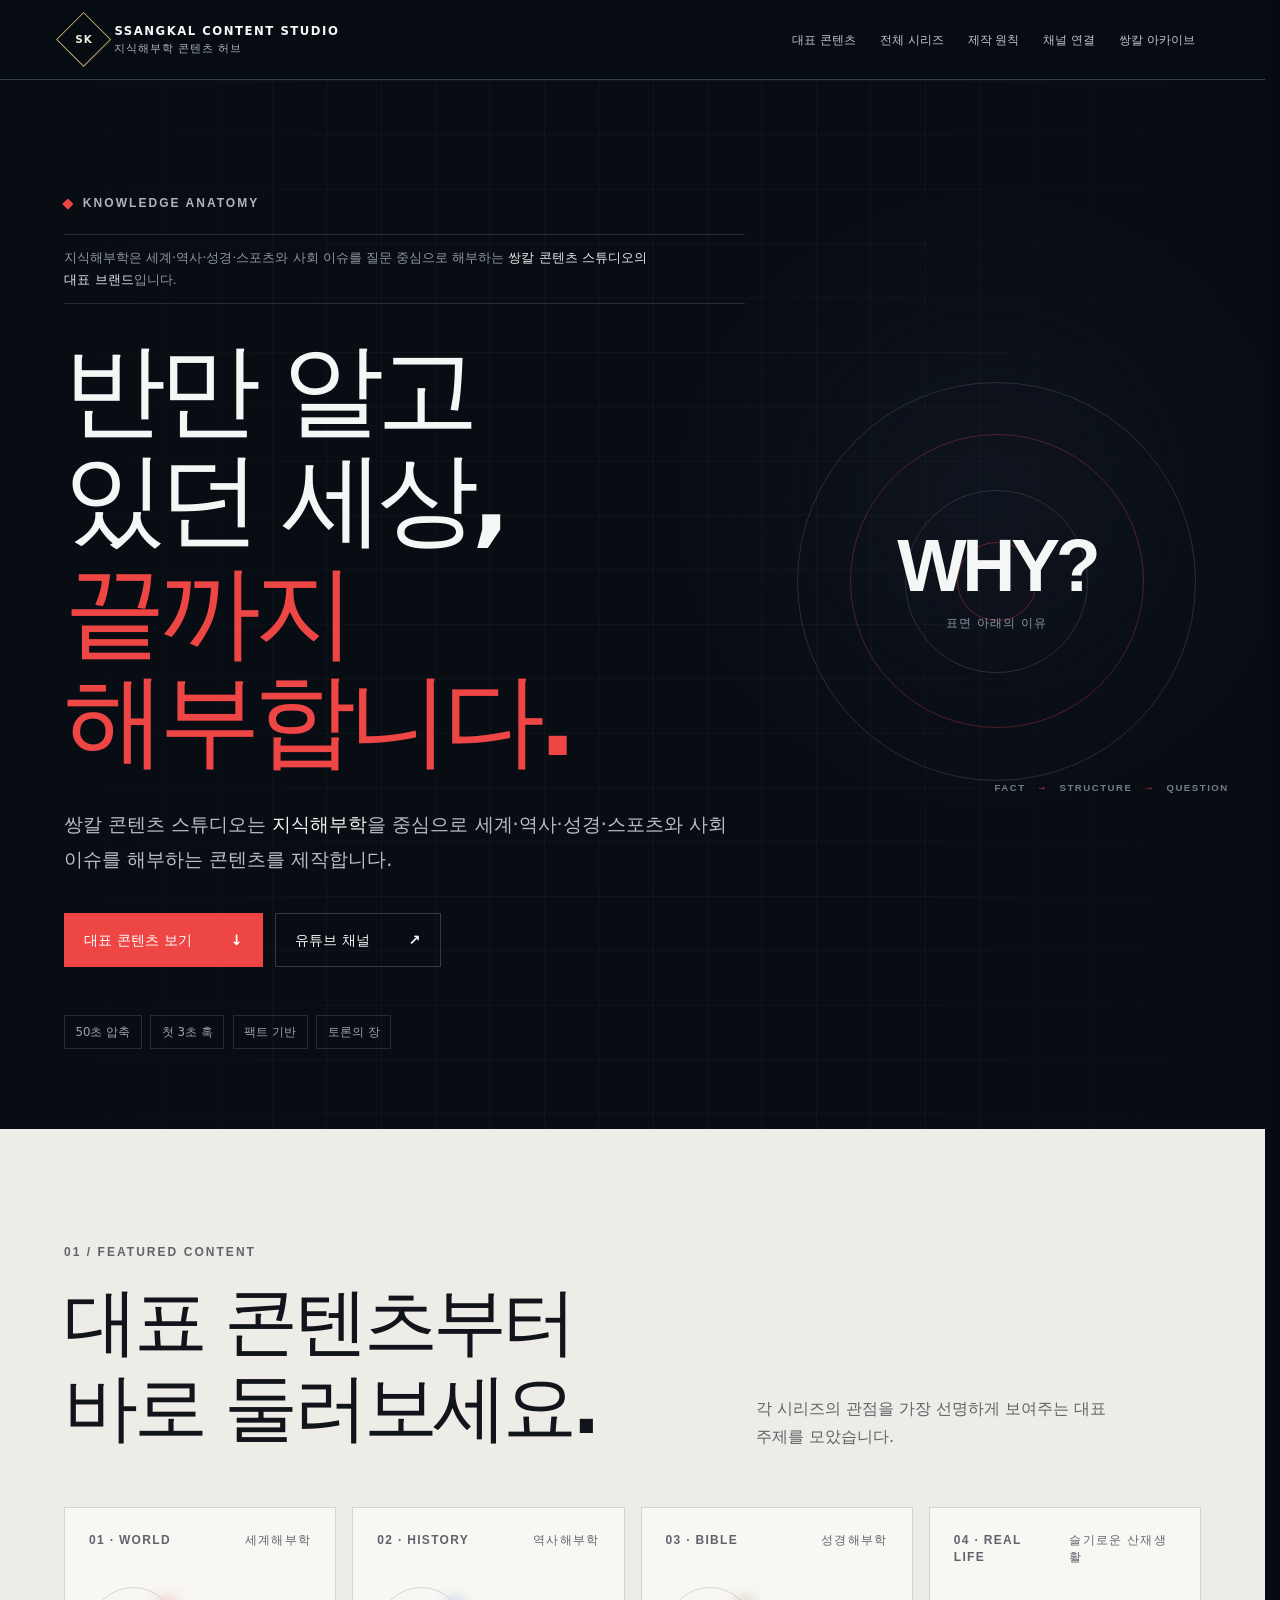
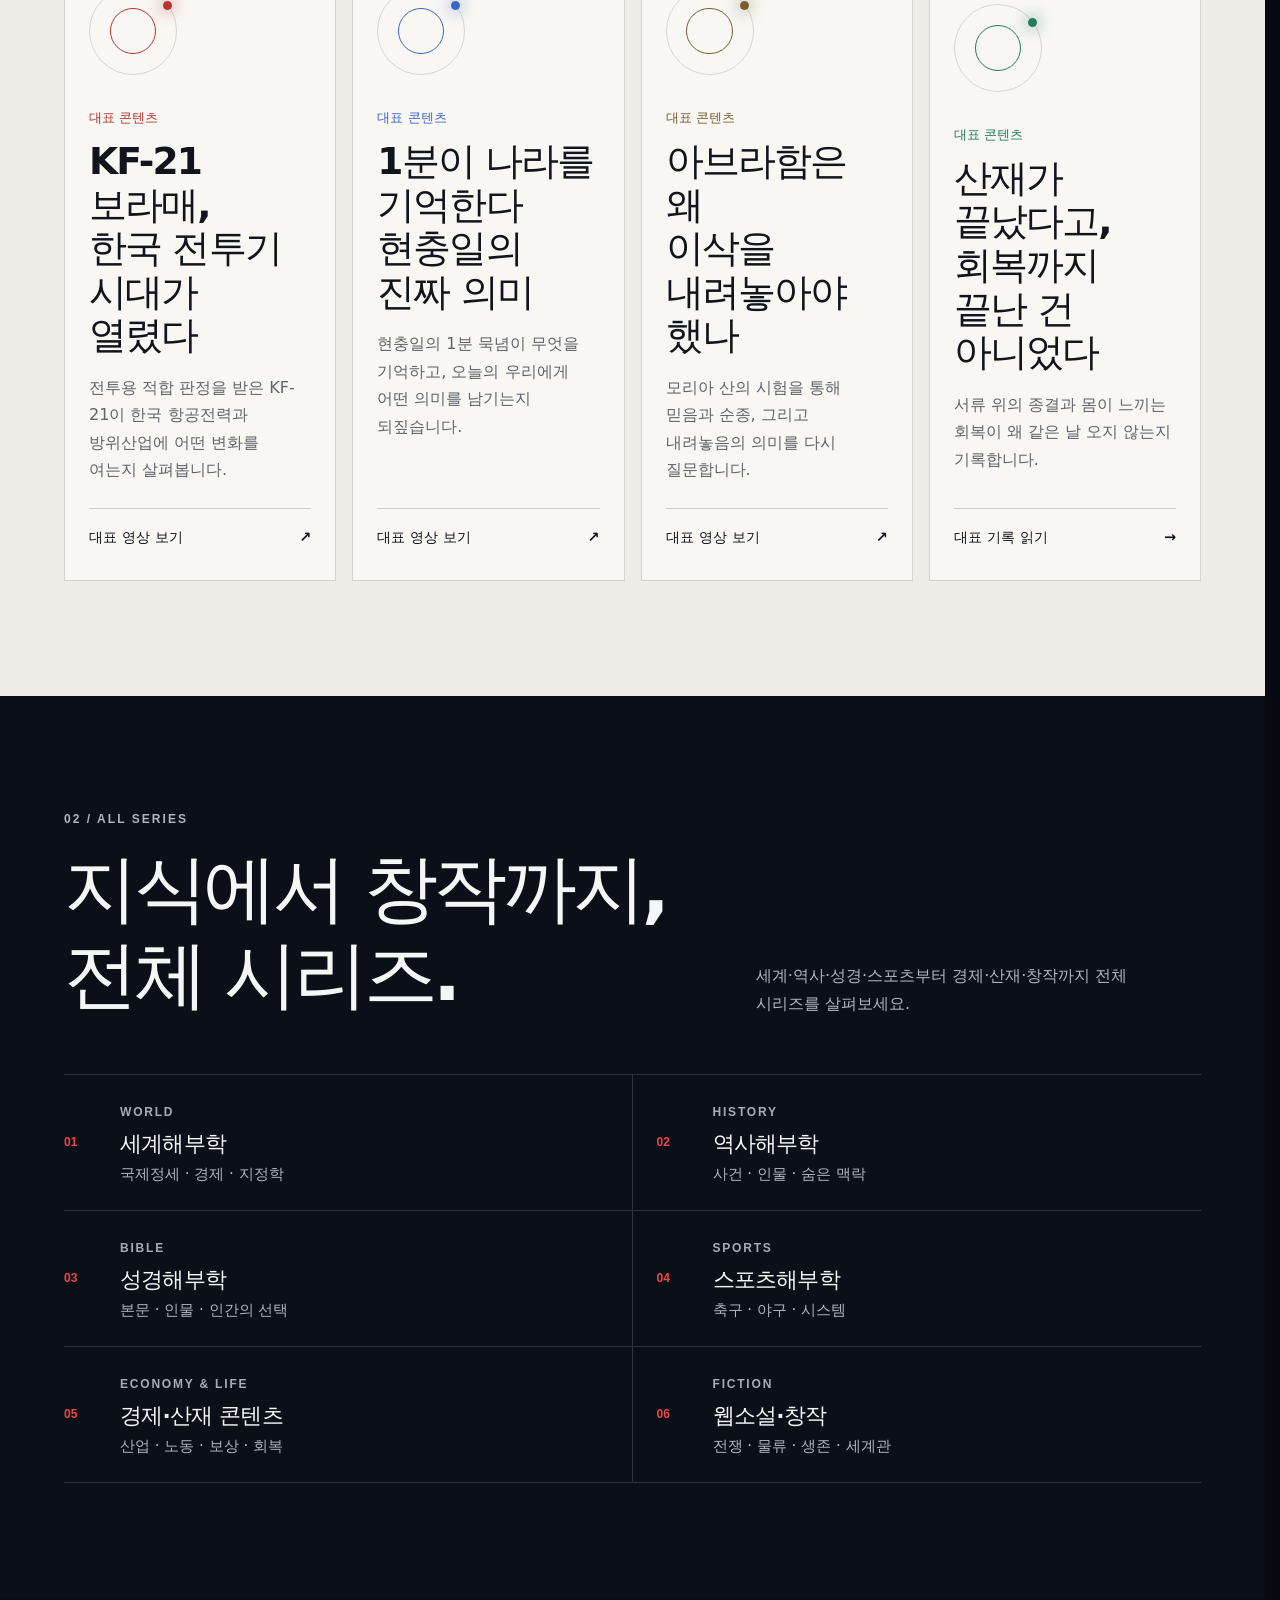
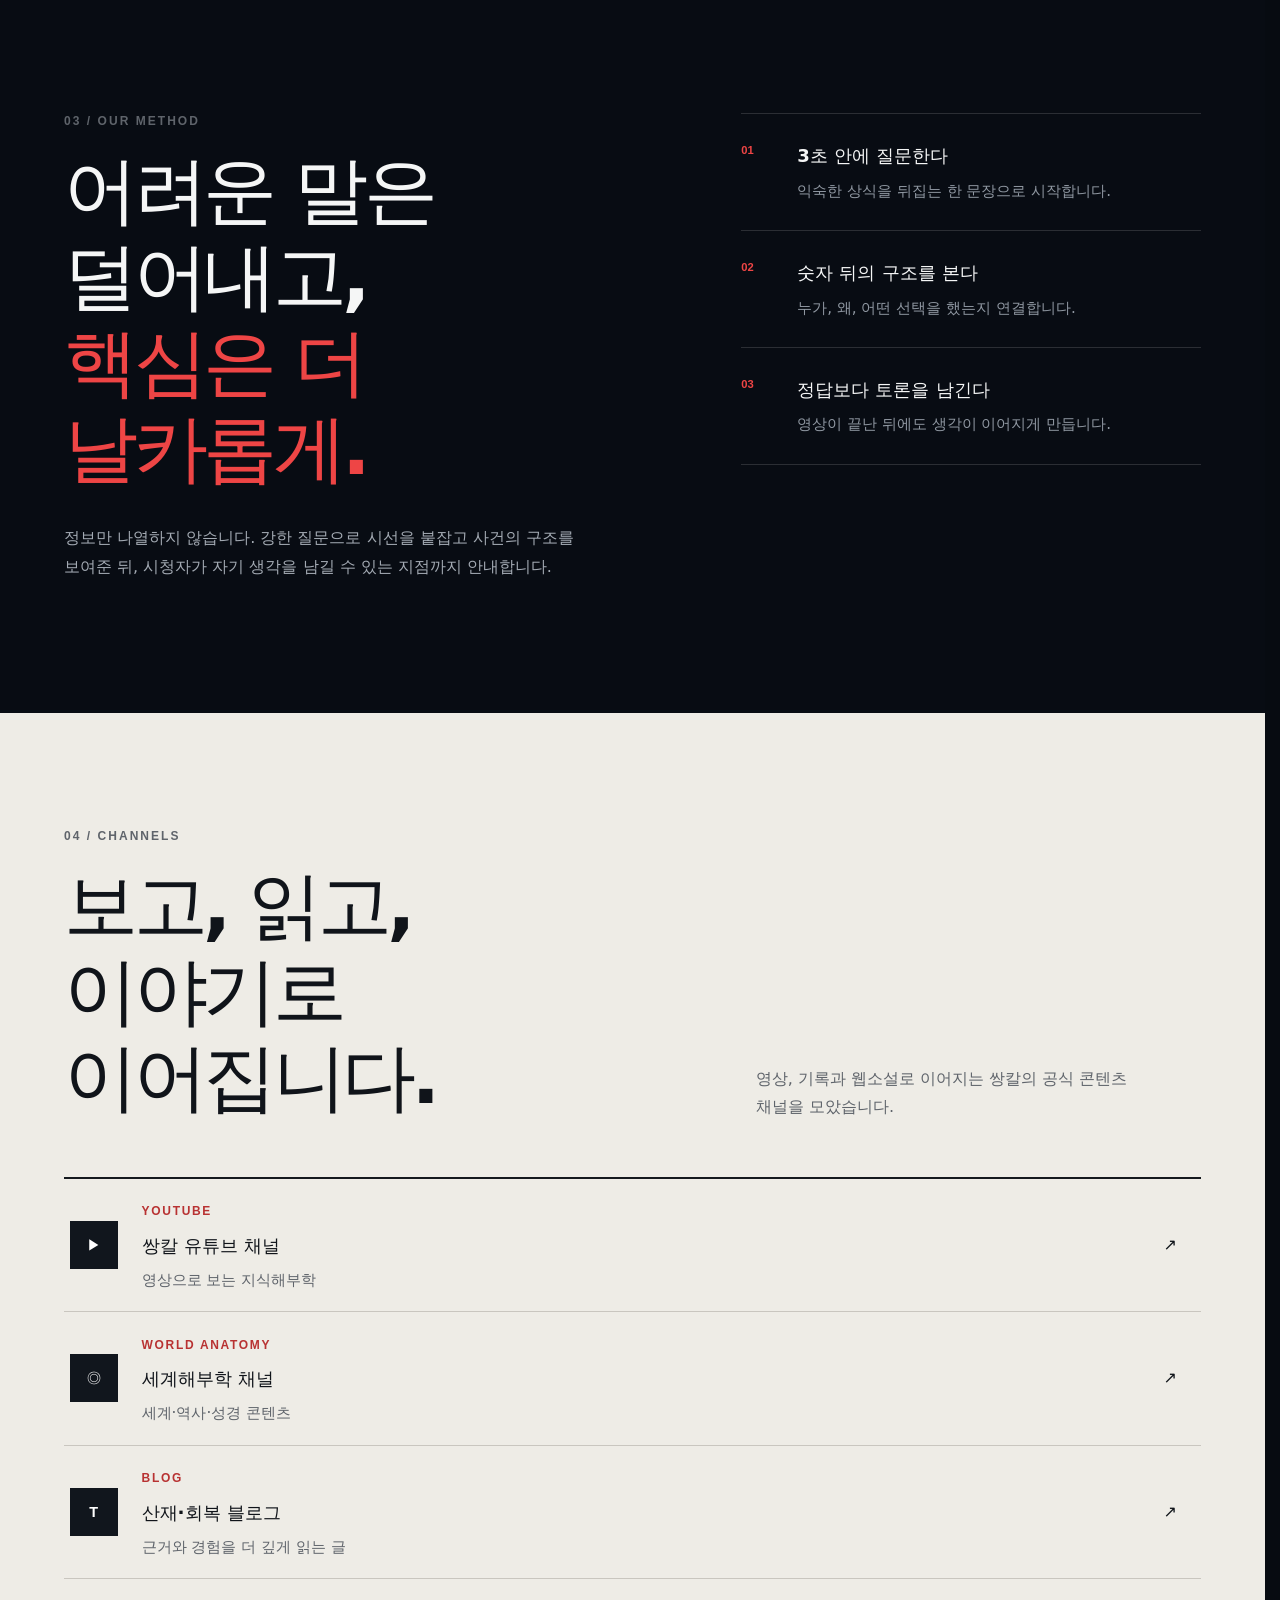
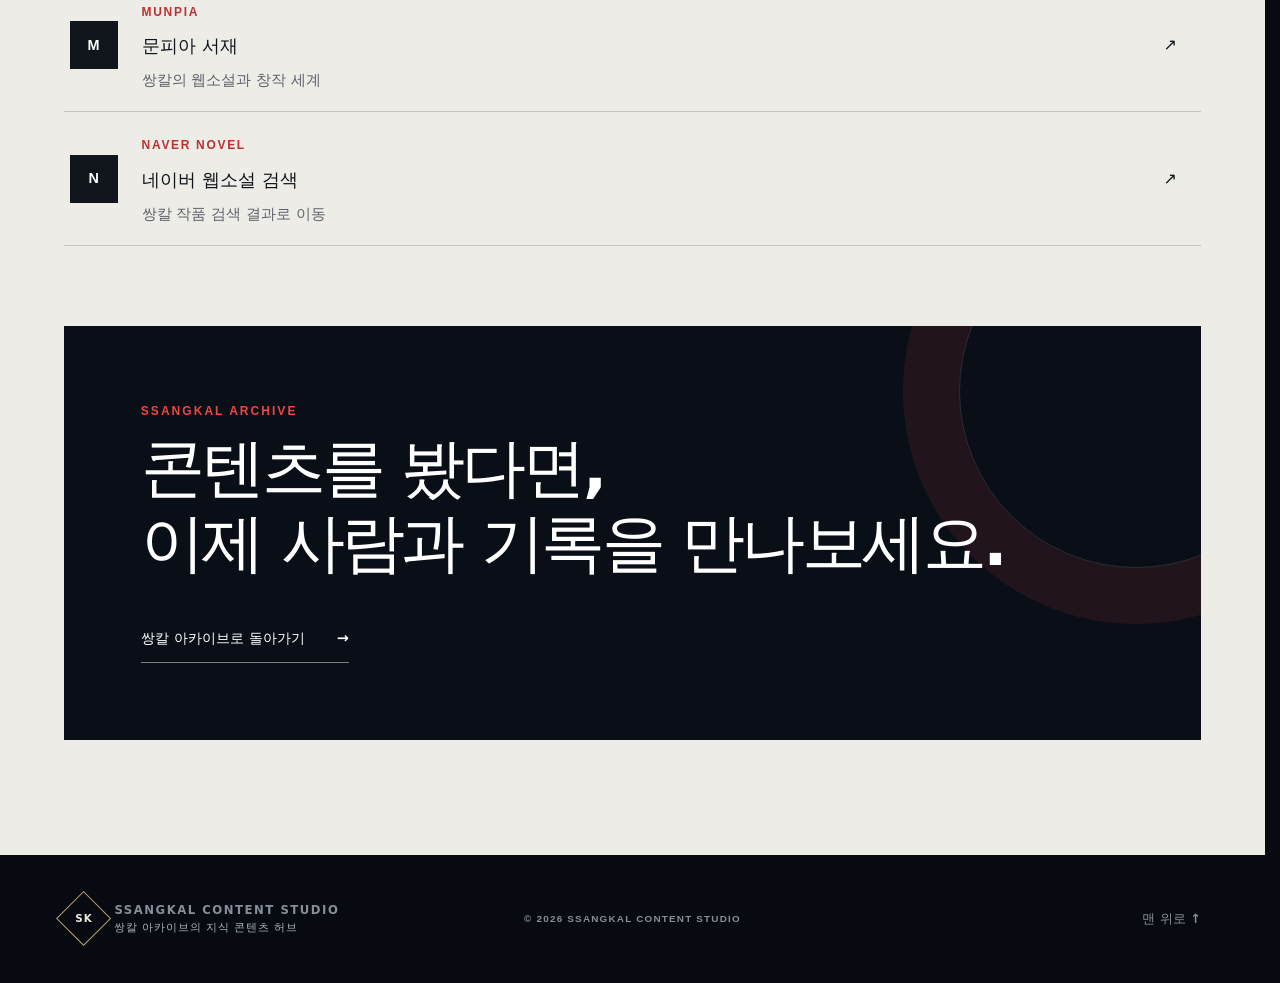
==== commit 42ee0a55: "지식해부학 대표 영상 3편 직접 연결" ====
--- a/knowledge/index.html
+++ b/knowledge/index.html
@@ -99,27 +99,27 @@
           <div class="featured-meta"><span>01 · WORLD</span><span>세계해부학</span></div>
           <div class="featured-symbol" aria-hidden="true"><span></span></div>
           <p class="featured-label">대표 콘텐츠</p>
-          <h3>전쟁이 아니라<br>공포를 배치했다</h3>
-          <p class="featured-summary">국제정세의 뉴스 표면을 넘어, 공포가 어떻게 전략으로 사용되는지 해부합니다.</p>
-          <a href="https://www.youtube.com/@worldhaeburhak" target="_blank" rel="noopener noreferrer">세계해부학 채널 보기 <span aria-hidden="true">↗</span><span class="sr-only">(새 탭에서 열림)</span></a>
+          <h3>KF-21 보라매,<br>한국 전투기 시대가 열렸다</h3>
+          <p class="featured-summary">전투용 적합 판정을 받은 KF-21이 한국 항공전력과 방위산업에 어떤 변화를 여는지 살펴봅니다.</p>
+          <a href="https://www.youtube.com/shorts/DoZoUiLfNXg" target="_blank" rel="noopener noreferrer" aria-label="KF-21 보라매 전투용 적합 판정, 한국 전투기 시대가 열렸다 대표 영상 보기">대표 영상 보기 <span aria-hidden="true">↗</span><span class="sr-only">(새 탭에서 열림)</span></a>
         </article>
 
         <article class="featured-card accent-blue">
           <div class="featured-meta"><span>02 · HISTORY</span><span>역사해부학</span></div>
           <div class="featured-symbol" aria-hidden="true"><span></span></div>
           <p class="featured-label">대표 콘텐츠</p>
-          <h3>총 한 발이<br>세계를 불태웠다</h3>
-          <p class="featured-summary">한 번의 사건이 세계대전으로 번진 배경과 동맹 구조를 짧고 강하게 연결합니다.</p>
-          <a href="https://www.youtube.com/@worldhaeburhak" target="_blank" rel="noopener noreferrer">역사 콘텐츠 채널 보기 <span aria-hidden="true">↗</span><span class="sr-only">(새 탭에서 열림)</span></a>
+          <h3>1분이 나라를 기억한다<br>현충일의 진짜 의미</h3>
+          <p class="featured-summary">현충일의 1분 묵념이 무엇을 기억하고, 오늘의 우리에게 어떤 의미를 남기는지 되짚습니다.</p>
+          <a href="https://www.youtube.com/shorts/umO1FQT33yM" target="_blank" rel="noopener noreferrer" aria-label="1분이 나라를 기억한다, 현충일의 진짜 의미 대표 영상 보기">대표 영상 보기 <span aria-hidden="true">↗</span><span class="sr-only">(새 탭에서 열림)</span></a>
         </article>
 
         <article class="featured-card accent-gold">
           <div class="featured-meta"><span>03 · BIBLE</span><span>성경해부학</span></div>
           <div class="featured-symbol" aria-hidden="true"><span></span></div>
           <p class="featured-label">대표 콘텐츠</p>
-          <h3>언어가<br>갈라진 날</h3>
-          <p class="featured-summary">바벨탑을 단순한 형벌이 아닌 인간의 불안과 욕망이라는 질문으로 다시 읽습니다.</p>
-          <a href="https://www.youtube.com/@worldhaeburhak" target="_blank" rel="noopener noreferrer">성경 콘텐츠 채널 보기 <span aria-hidden="true">↗</span><span class="sr-only">(새 탭에서 열림)</span></a>
+          <h3>아브라함은 왜<br>이삭을 내려놓아야 했나</h3>
+          <p class="featured-summary">모리아 산의 시험을 통해 믿음과 순종, 그리고 내려놓음의 의미를 다시 질문합니다.</p>
+          <a href="https://www.youtube.com/shorts/vkYYRj_4jUI" target="_blank" rel="noopener noreferrer" aria-label="아브라함은 왜 이삭을 내려놓아야 했나, 모리아 산의 시험 대표 영상 보기">대표 영상 보기 <span aria-hidden="true">↗</span><span class="sr-only">(새 탭에서 열림)</span></a>
         </article>
 
         <article class="featured-card accent-green">
--- a/knowledge/knowledge.css
+++ b/knowledge/knowledge.css
@@ -9,3 +9,62 @@
 @media(min-width:64rem){.knowledge-hero{grid-template-columns:minmax(0,1.25fr) minmax(24rem,.75fr)}.knowledge-heading{grid-template-columns:minmax(0,1.2fr) minmax(18rem,.8fr);align-items:end}.knowledge-heading>p{justify-self:end}.featured-grid{grid-template-columns:repeat(4,1fr)}.featured-card{min-height:34rem}.method-section{grid-template-columns:minmax(0,1.1fr) minmax(22rem,.9fr);gap:clamp(4rem,9vw,9rem)}.knowledge-footer{grid-template-columns:1fr auto 1fr}.knowledge-footer>a:last-child{justify-self:end}}
 @media(max-width:39.99rem){.knowledge-page{font-size:1rem}.knowledge-hero{padding-top:4rem}.knowledge-hero h1{font-size:clamp(3rem,14vw,4.2rem)}.brand-structure{font-size:.9rem}.brand-structure strong{color:#f1f2f2}.knowledge-actions{display:grid}.knowledge-button{width:100%;min-height:3.25rem}.anatomy-visual{width:min(64vw,16rem);opacity:.65}.featured-card{min-height:auto}.featured-meta{flex-wrap:wrap}.featured-summary,.method-copy>p:last-child{font-size:1rem;line-height:1.75}.featured-meta,.knowledge-index,.knowledge-kicker{font-size:.75rem}.series-directory p,.channel-directory p{font-size:.94rem}.archive-return{padding-bottom:3rem}}
 @media(prefers-reduced-motion:reduce){html{scroll-behavior:auto}}
+/*
+ * 지식해부학 한글 줄바꿈 보완
+ * knowledge/knowledge.css 파일의 맨 아래에 붙여 넣으세요.
+ */
+
+/* 제목은 한국어 단어 중간에서 끊지 않고 줄 길이를 균형 있게 맞춥니다. */
+.knowledge-page :where(h1, h2, h3) {
+  word-break: keep-all;
+  overflow-wrap: normal;
+  text-wrap: balance;
+}
+
+/* 본문은 단어 단위로 자연스럽게 줄바꿈하고 문장 끝의 짧은 외톨이 줄을 줄입니다. */
+.knowledge-page :where(
+  .brand-structure,
+  .knowledge-lead,
+  .knowledge-heading > p,
+  .featured-summary,
+  .series-directory p,
+  .method-copy > p:last-child,
+  .method-list-knowledge p,
+  .channel-directory p,
+  .archive-return h2
+) {
+  word-break: keep-all;
+  overflow-wrap: anywhere;
+  text-wrap: pretty;
+}
+
+/* 첫 화면의 강조 문장은 별도 행으로 정돈합니다. */
+.knowledge-hero h1 {
+  line-height: 1.06;
+}
+
+.knowledge-hero h1 em {
+  display: block;
+  margin-top: 0.04em;
+}
+
+/* 작은 화면에서는 제목 크기를 조금 줄여 한두 글자만 남는 현상을 방지합니다. */
+@media (max-width: 39.99rem) {
+  .knowledge-hero h1 {
+    max-width: 11ch;
+    font-size: clamp(2.75rem, 12.6vw, 3.75rem);
+    line-height: 1.08;
+    letter-spacing: -0.06em;
+  }
+
+  .knowledge-heading h2,
+  .method-copy h2 {
+    font-size: clamp(2.2rem, 10.5vw, 3.15rem);
+    line-height: 1.12;
+  }
+
+  .featured-card h3 {
+    font-size: clamp(1.65rem, 7.2vw, 2rem);
+    line-height: 1.18;
+  }
+}
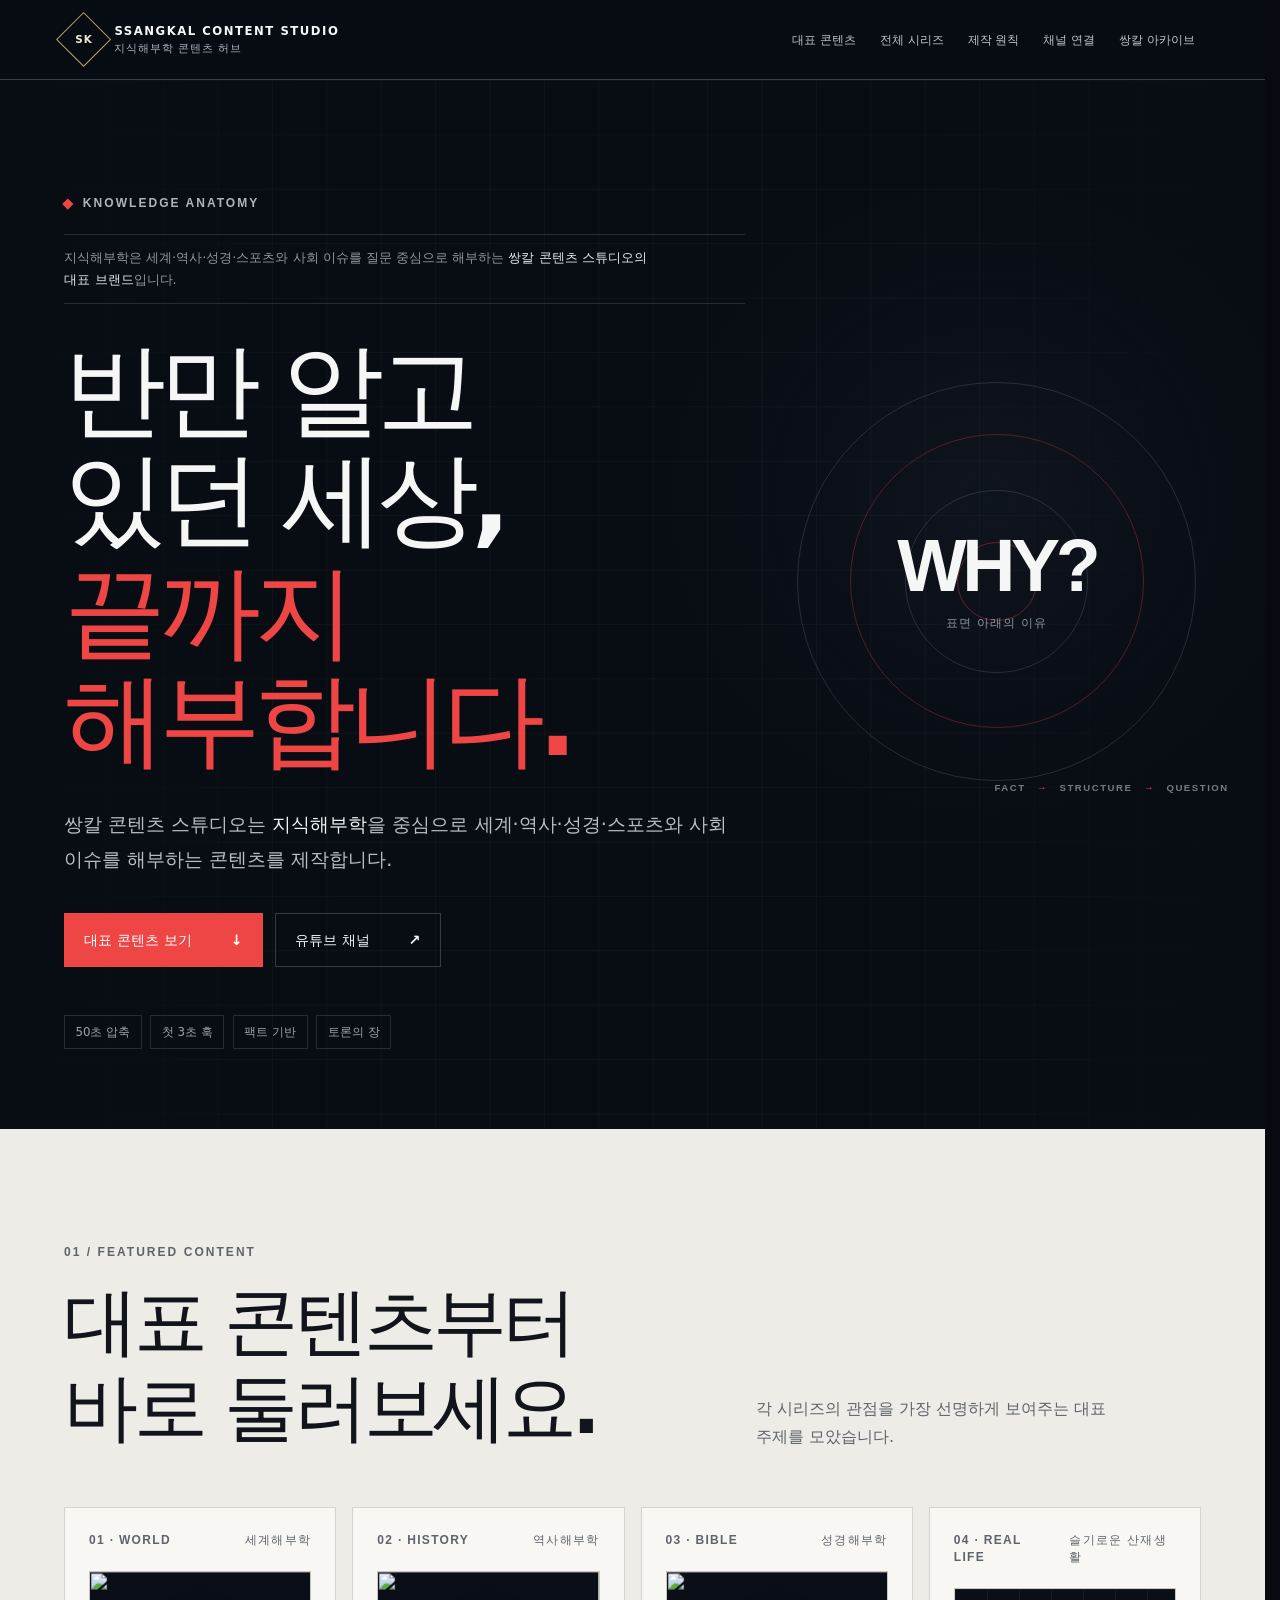
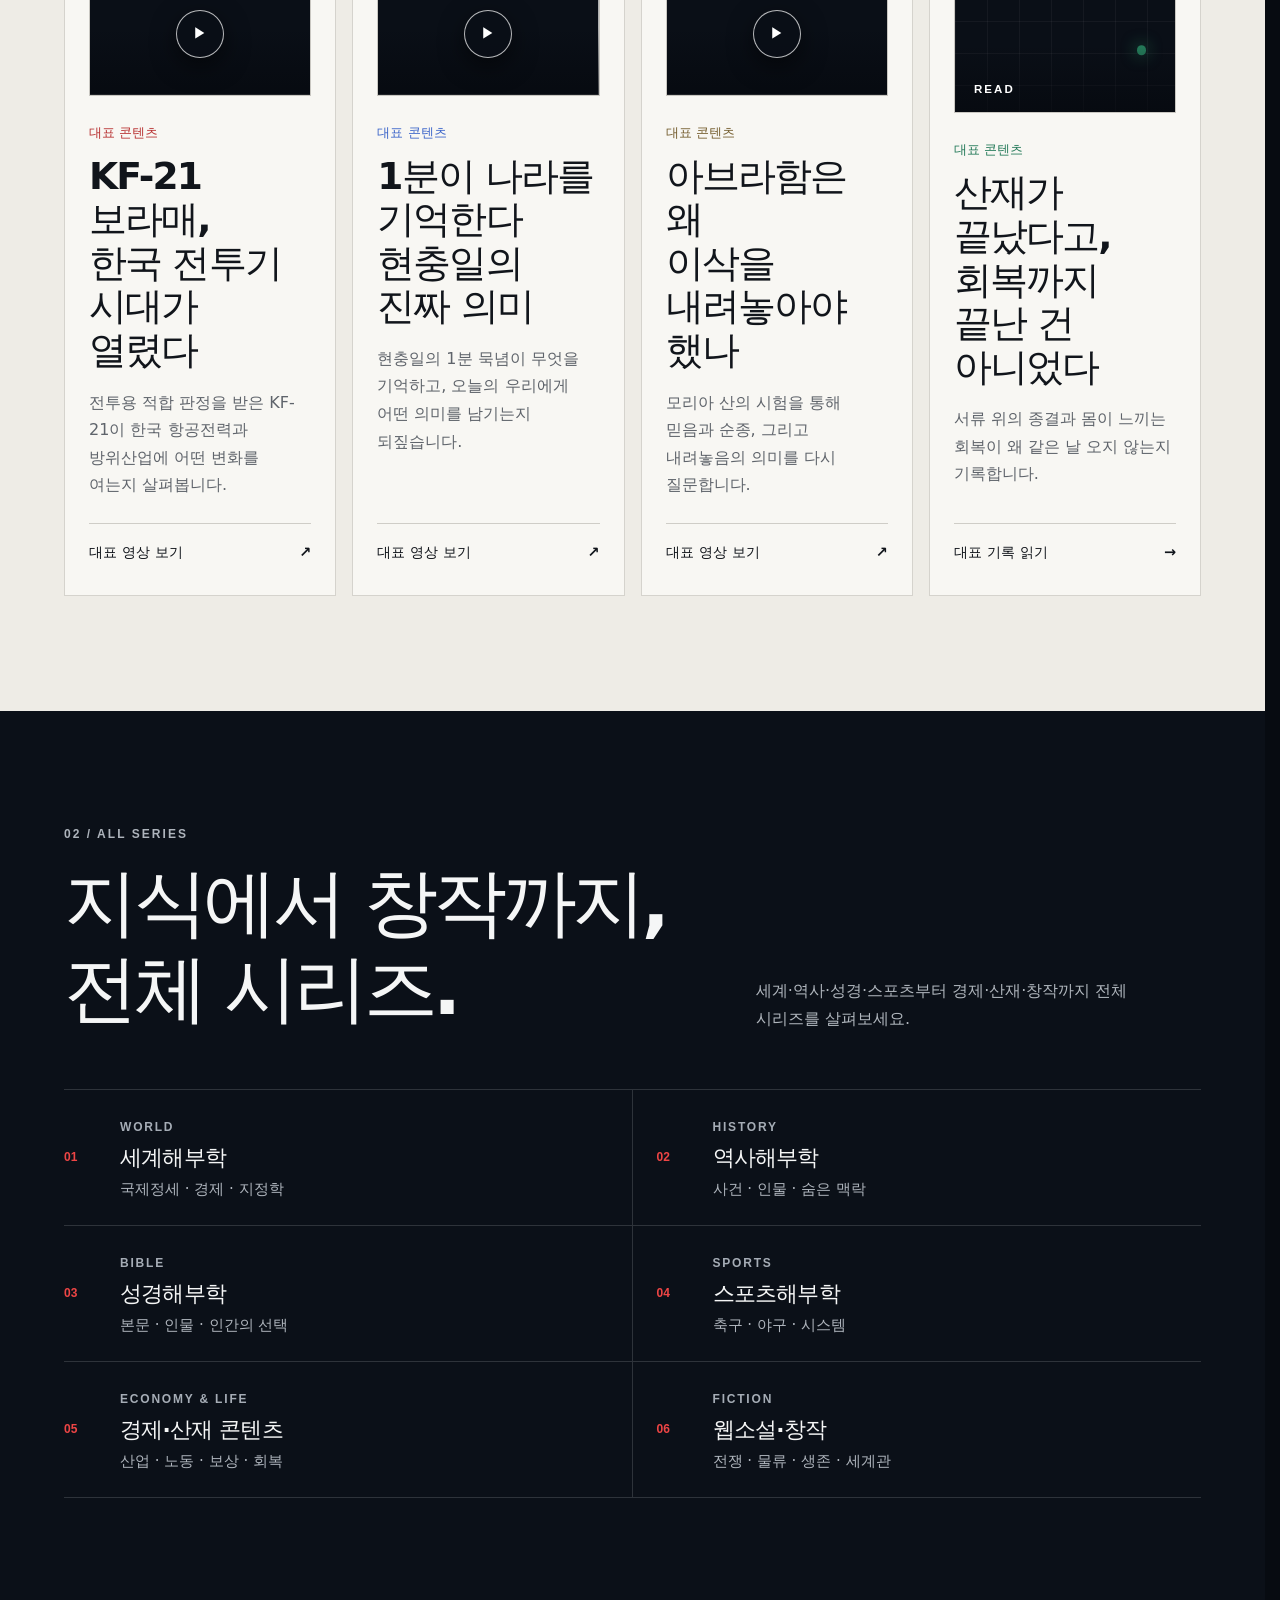
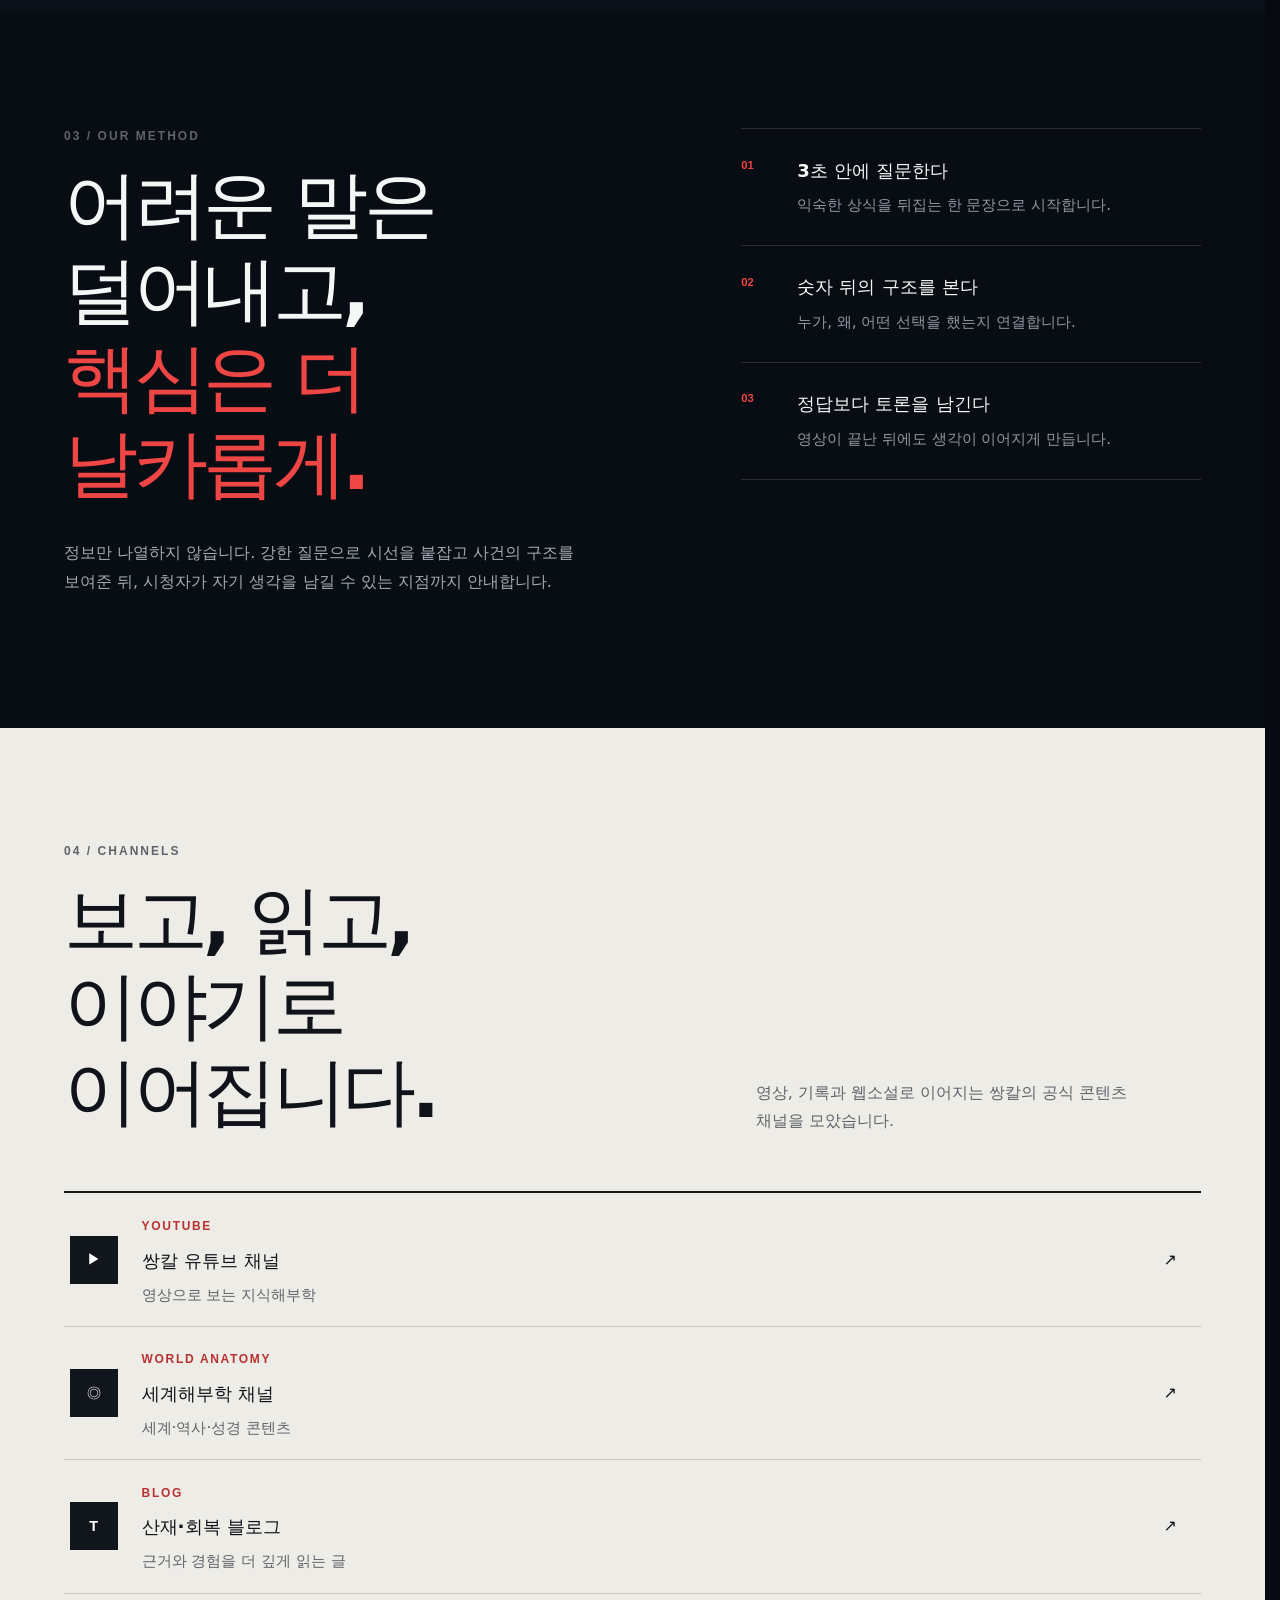
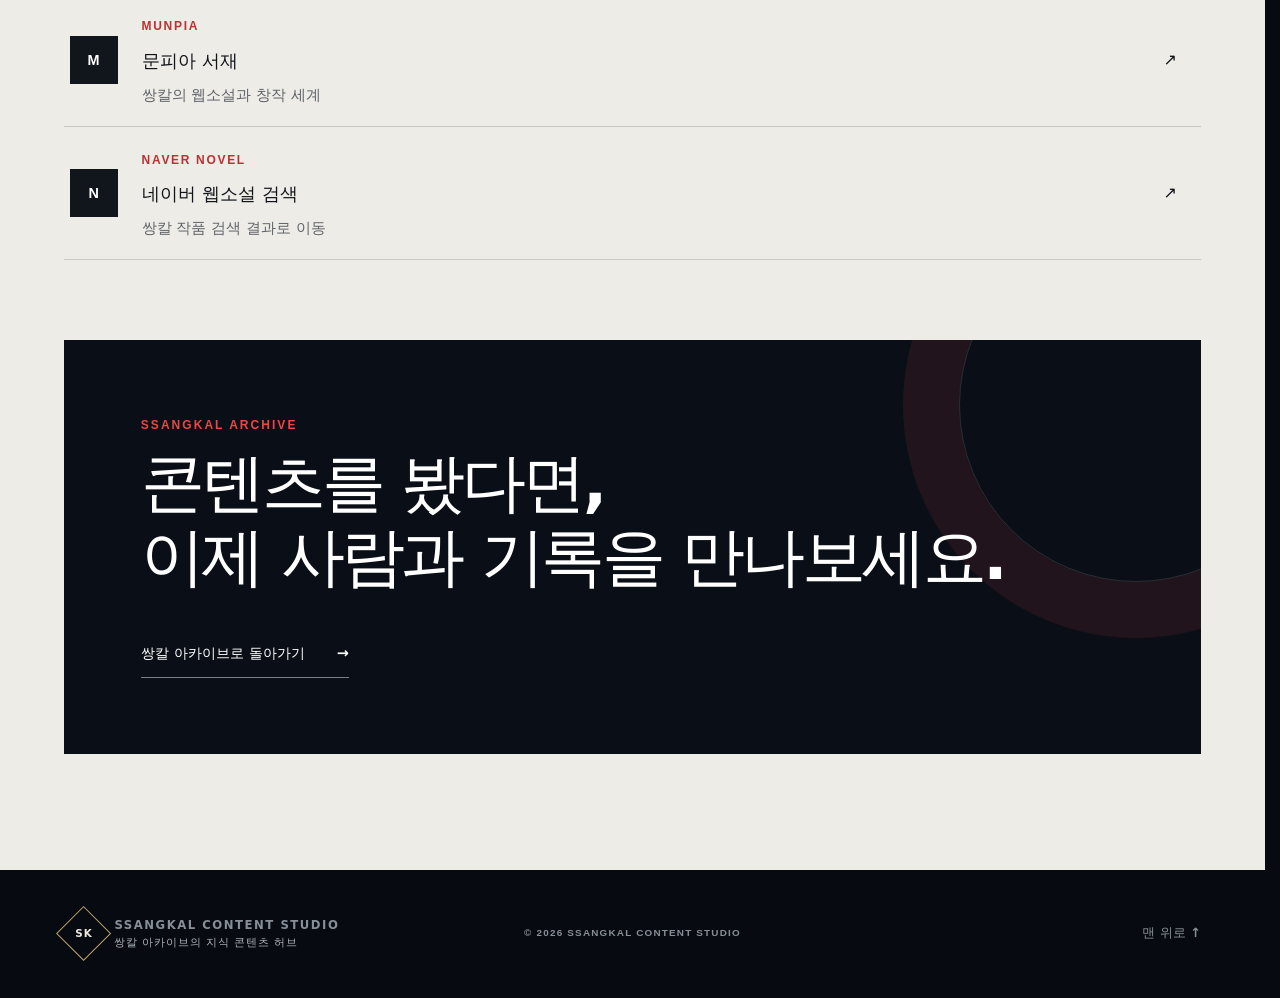
==== commit 013c32ba: "지식해부학 대표 콘텐츠 미리보기 추가" ====
--- a/knowledge/index.html
+++ b/knowledge/index.html
@@ -12,6 +12,17 @@
   <meta property="og:title" content="지식해부학 | 우리는 반만 알고 있다">
   <meta property="og:description" content="세계·역사·성경·스포츠와 사회 이슈의 표면 아래를 해부합니다.">
   <meta property="og:url" content="https://ssangkalweb.github.io/ssangkal-archive/knowledge/">
+  <meta property="og:image" content="https://ssangkalweb.github.io/ssangkal-archive/knowledge/og-knowledge.png">
+  <meta property="og:image:secure_url" content="https://ssangkalweb.github.io/ssangkal-archive/knowledge/og-knowledge.png">
+  <meta property="og:image:type" content="image/png">
+  <meta property="og:image:width" content="1200">
+  <meta property="og:image:height" content="630">
+  <meta property="og:image:alt" content="지식해부학 — 반만 알고 있던 세상, 끝까지 해부합니다.">
+  <meta name="twitter:card" content="summary_large_image">
+  <meta name="twitter:title" content="지식해부학 | 우리는 반만 알고 있다">
+  <meta name="twitter:description" content="세계·역사·성경·스포츠와 사회 이슈의 표면 아래를 해부합니다.">
+  <meta name="twitter:image" content="https://ssangkalweb.github.io/ssangkal-archive/knowledge/og-knowledge.png">
+  <meta name="twitter:image:alt" content="지식해부학 — 반만 알고 있던 세상, 끝까지 해부합니다.">
   <meta name="theme-color" content="#080d14">
   <link rel="icon" href="../favicon.svg" type="image/svg+xml">
   <link rel="stylesheet" href="../style.css">
@@ -97,7 +108,10 @@
       <div class="featured-grid">
         <article class="featured-card accent-red">
           <div class="featured-meta"><span>01 · WORLD</span><span>세계해부학</span></div>
-          <div class="featured-symbol" aria-hidden="true"><span></span></div>
+          <a class="featured-media" href="https://www.youtube.com/shorts/DoZoUiLfNXg" target="_blank" rel="noopener noreferrer" aria-label="KF-21 보라매, 한국 전투기 시대가 열렸다 영상 재생">
+            <img src="https://i.ytimg.com/vi/DoZoUiLfNXg/hqdefault.jpg" width="480" height="360" loading="lazy" decoding="async" alt="">
+            <span class="featured-media-play" aria-hidden="true">▶</span>
+          </a>
           <p class="featured-label">대표 콘텐츠</p>
           <h3>KF-21 보라매,<br>한국 전투기 시대가 열렸다</h3>
           <p class="featured-summary">전투용 적합 판정을 받은 KF-21이 한국 항공전력과 방위산업에 어떤 변화를 여는지 살펴봅니다.</p>
@@ -106,7 +120,10 @@
 
         <article class="featured-card accent-blue">
           <div class="featured-meta"><span>02 · HISTORY</span><span>역사해부학</span></div>
-          <div class="featured-symbol" aria-hidden="true"><span></span></div>
+          <a class="featured-media" href="https://www.youtube.com/shorts/umO1FQT33yM" target="_blank" rel="noopener noreferrer" aria-label="1분이 나라를 기억한다, 현충일의 진짜 의미 영상 재생">
+            <img src="https://i.ytimg.com/vi/umO1FQT33yM/hqdefault.jpg" width="480" height="360" loading="lazy" decoding="async" alt="">
+            <span class="featured-media-play" aria-hidden="true">▶</span>
+          </a>
           <p class="featured-label">대표 콘텐츠</p>
           <h3>1분이 나라를 기억한다<br>현충일의 진짜 의미</h3>
           <p class="featured-summary">현충일의 1분 묵념이 무엇을 기억하고, 오늘의 우리에게 어떤 의미를 남기는지 되짚습니다.</p>
@@ -115,7 +132,10 @@
 
         <article class="featured-card accent-gold">
           <div class="featured-meta"><span>03 · BIBLE</span><span>성경해부학</span></div>
-          <div class="featured-symbol" aria-hidden="true"><span></span></div>
+          <a class="featured-media" href="https://www.youtube.com/shorts/vkYYRj_4jUI" target="_blank" rel="noopener noreferrer" aria-label="아브라함은 왜 이삭을 내려놓아야 했나, 모리아 산의 시험 영상 재생">
+            <img src="https://i.ytimg.com/vi/vkYYRj_4jUI/hqdefault.jpg" width="480" height="360" loading="lazy" decoding="async" alt="">
+            <span class="featured-media-play" aria-hidden="true">▶</span>
+          </a>
           <p class="featured-label">대표 콘텐츠</p>
           <h3>아브라함은 왜<br>이삭을 내려놓아야 했나</h3>
           <p class="featured-summary">모리아 산의 시험을 통해 믿음과 순종, 그리고 내려놓음의 의미를 다시 질문합니다.</p>
@@ -124,7 +144,10 @@
 
         <article class="featured-card accent-green">
           <div class="featured-meta"><span>04 · REAL LIFE</span><span>슬기로운 산재생활</span></div>
-          <div class="featured-symbol" aria-hidden="true"><span></span></div>
+          <a class="featured-media featured-media-article" href="../life/workers-compensation-aftercare.html" aria-label="산재가 끝났다고, 회복까지 끝난 건 아니었다 대표 기록 읽기">
+            <span class="featured-media-rings" aria-hidden="true"></span>
+            <span class="featured-media-read" aria-hidden="true">READ</span>
+          </a>
           <p class="featured-label">대표 콘텐츠</p>
           <h3>산재가 끝났다고,<br>회복까지 끝난 건 아니었다</h3>
           <p class="featured-summary">서류 위의 종결과 몸이 느끼는 회복이 왜 같은 날 오지 않는지 기록합니다.</p>
--- a/knowledge/knowledge.css
+++ b/knowledge/knowledge.css
@@ -68,3 +68,115 @@
     line-height: 1.18;
   }
 }
+
+/* 대표 콘텐츠 미리보기 */
+.featured-card > .featured-media {
+  position: relative;
+  min-height: 0;
+  aspect-ratio: 16 / 9;
+  margin: 1.4rem 0 1.6rem;
+  padding: 0;
+  border: 1px solid #c9c7c1;
+  display: block;
+  overflow: hidden;
+  background: #0a0f17;
+  color: #fff;
+  isolation: isolate;
+}
+
+.featured-media::after {
+  content: "";
+  position: absolute;
+  inset: 0;
+  z-index: 1;
+  background: linear-gradient(180deg, transparent 45%, #05080da8);
+  pointer-events: none;
+}
+
+.featured-media img {
+  position: absolute;
+  inset: 0;
+  width: 100%;
+  height: 100%;
+  object-fit: cover;
+  transform: scale(1.01);
+  transition: transform 180ms ease, filter 180ms ease;
+}
+
+.featured-media-play {
+  position: absolute;
+  left: 50%;
+  top: 50%;
+  z-index: 2;
+  width: 3rem;
+  height: 3rem;
+  border: 1px solid #ffffffb5;
+  border-radius: 50%;
+  display: grid;
+  place-items: center;
+  background: #0a0f17d9;
+  color: #fff;
+  font: 800 0.9rem/1 Arial, sans-serif;
+  transform: translate(-50%, -50%);
+  box-shadow: 0 0.5rem 1.5rem #0008;
+}
+
+.featured-card > .featured-media:hover {
+  border-color: var(--accent);
+  text-decoration: none;
+}
+
+.featured-media:hover img {
+  filter: contrast(1.04);
+  transform: scale(1.045);
+}
+
+.featured-media:focus-visible {
+  outline: 3px solid var(--accent);
+  outline-offset: 3px;
+}
+
+.featured-media-article {
+  background:
+    radial-gradient(circle at 72% 48%, transparent 0 17%, #45b98645 17.5% 18%, transparent 18.5% 30%, #45b9862e 30.5% 31%, transparent 31.5%),
+    linear-gradient(135deg, #101923, #080d14);
+}
+
+.featured-media-article::before {
+  content: "";
+  position: absolute;
+  inset: 0;
+  background-image:
+    linear-gradient(#ffffff0b 1px, transparent 1px),
+    linear-gradient(90deg, #ffffff0b 1px, transparent 1px);
+  background-size: 2rem 2rem;
+}
+
+.featured-media-rings {
+  position: absolute;
+  right: 13%;
+  top: 50%;
+  z-index: 1;
+  width: 0.6rem;
+  height: 0.6rem;
+  border-radius: 50%;
+  background: var(--accent);
+  box-shadow: 0 0 1rem var(--accent);
+  transform: translateY(-50%);
+}
+
+.featured-media-read {
+  position: absolute;
+  left: 1.2rem;
+  bottom: 1rem;
+  z-index: 2;
+  color: #fff;
+  font: 800 0.72rem/1 Arial, sans-serif;
+  letter-spacing: 0.18em;
+}
+
+@media (prefers-reduced-motion: reduce) {
+  .featured-media img {
+    transition: none;
+  }
+}
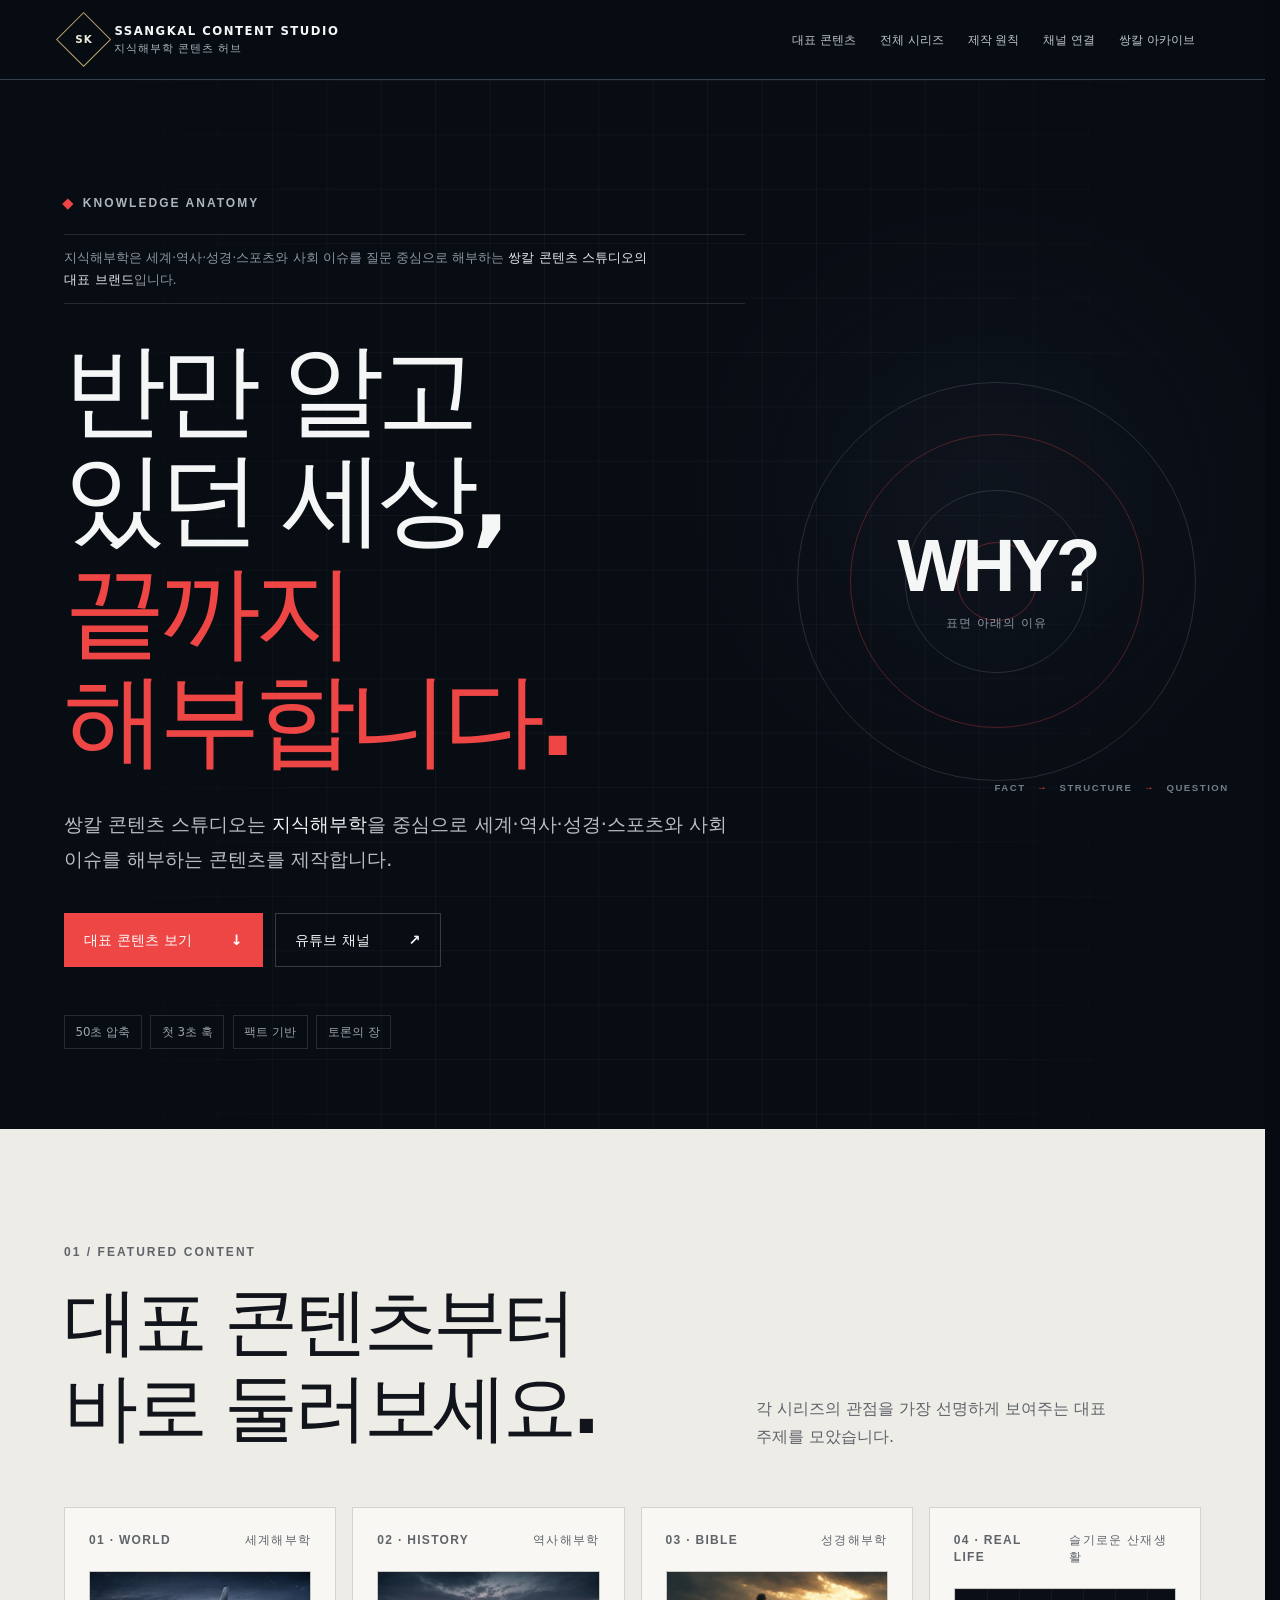
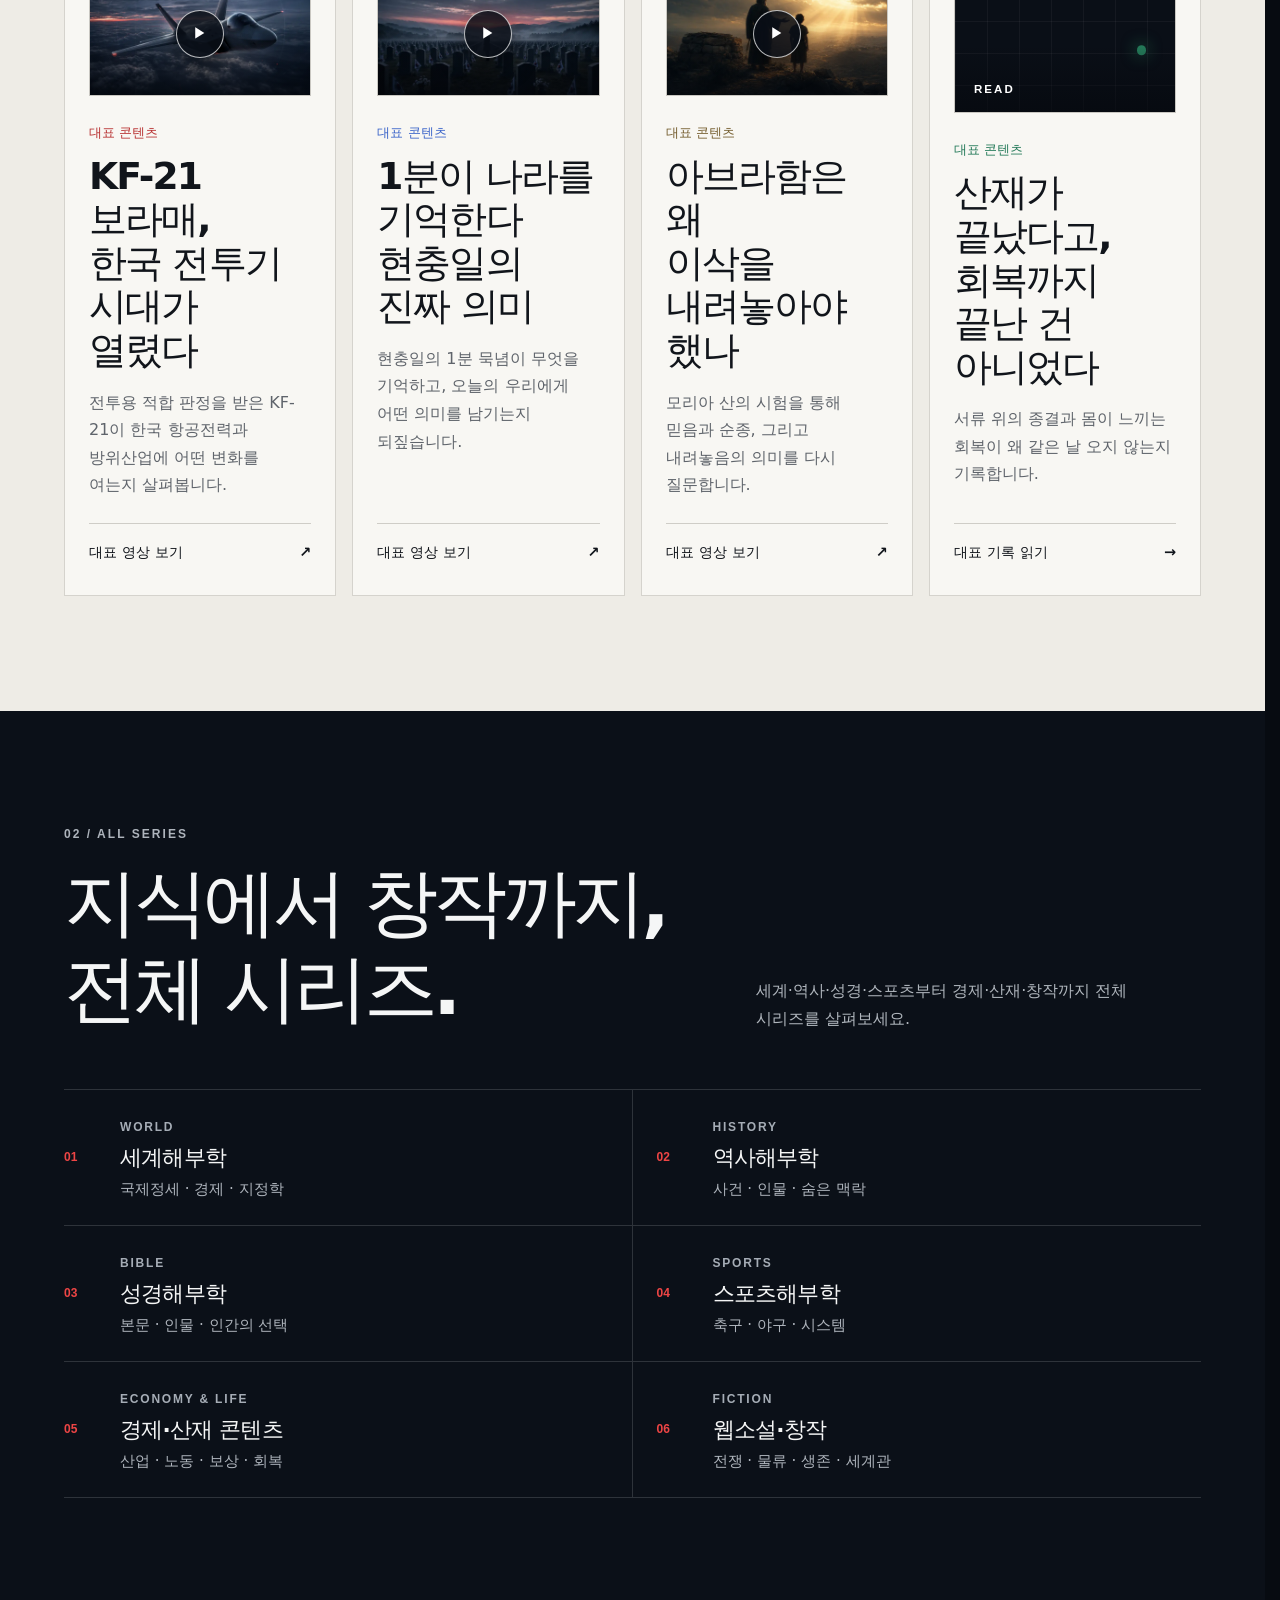
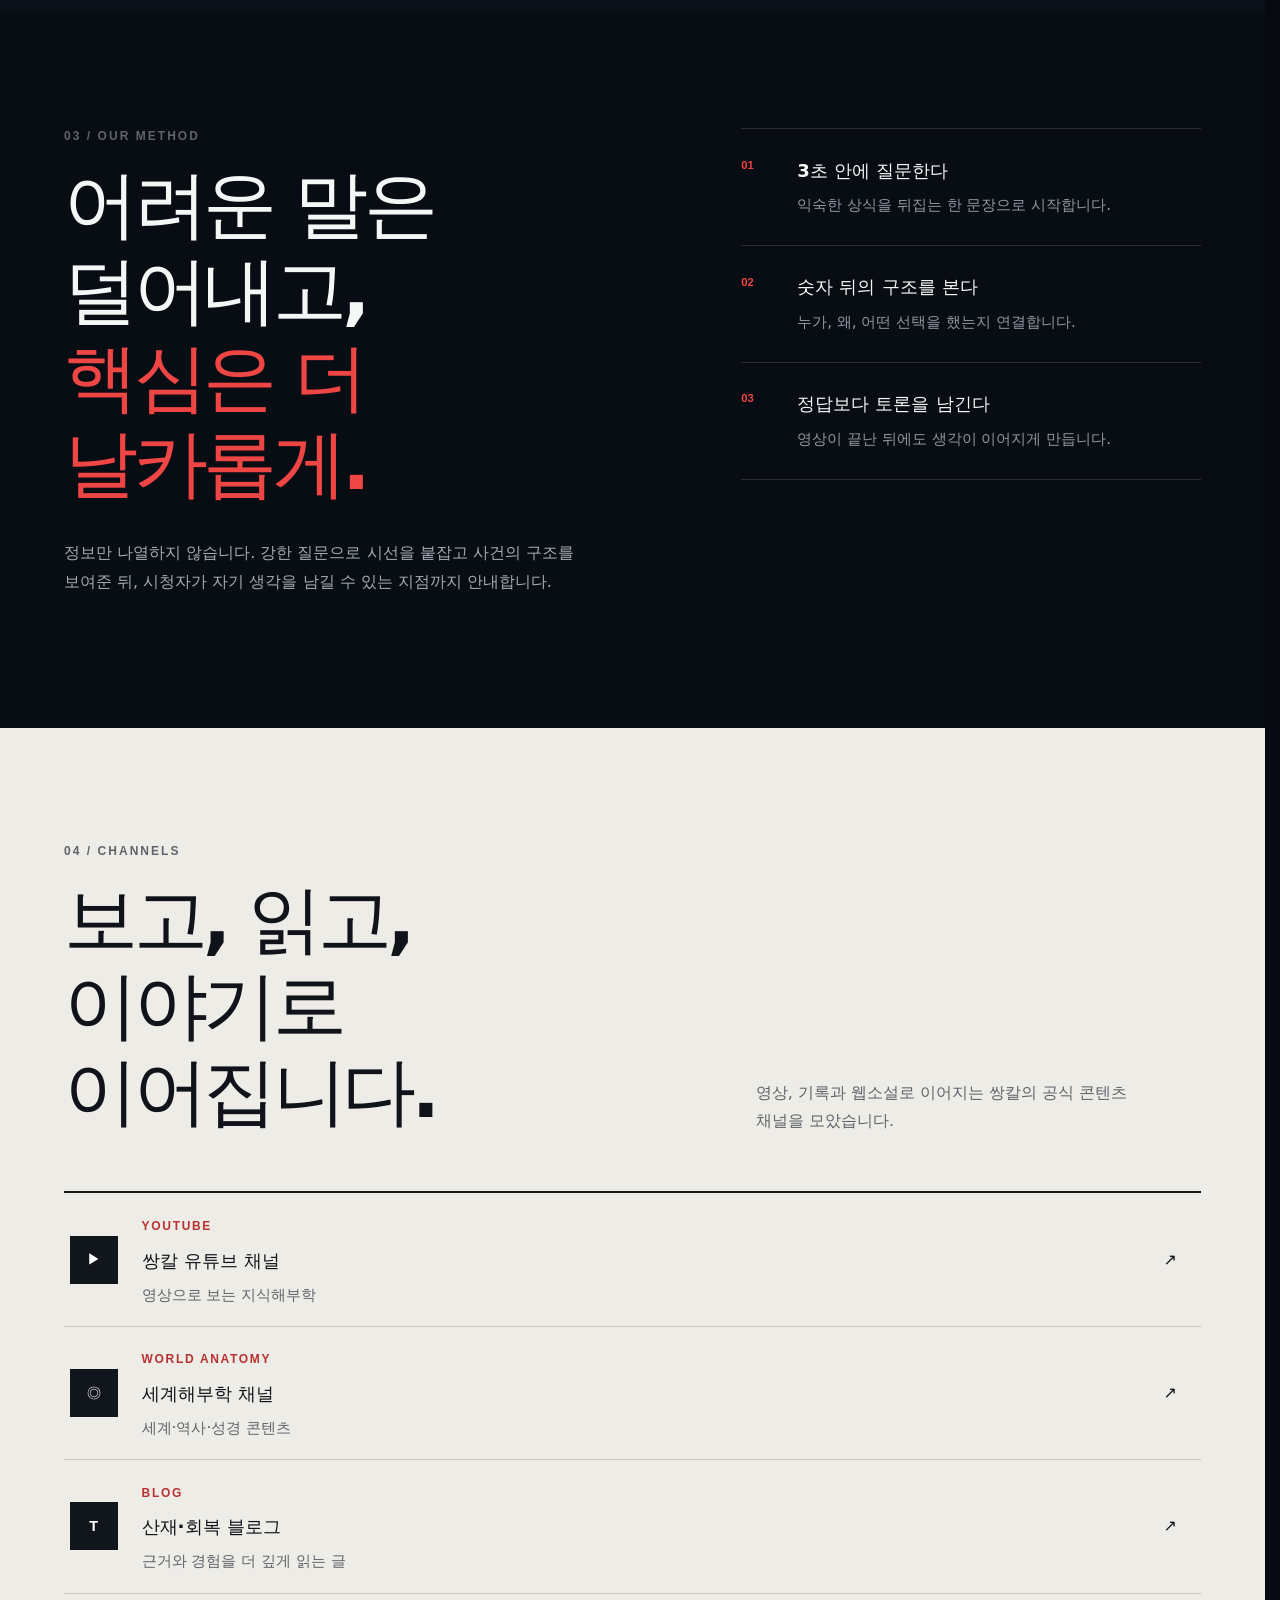
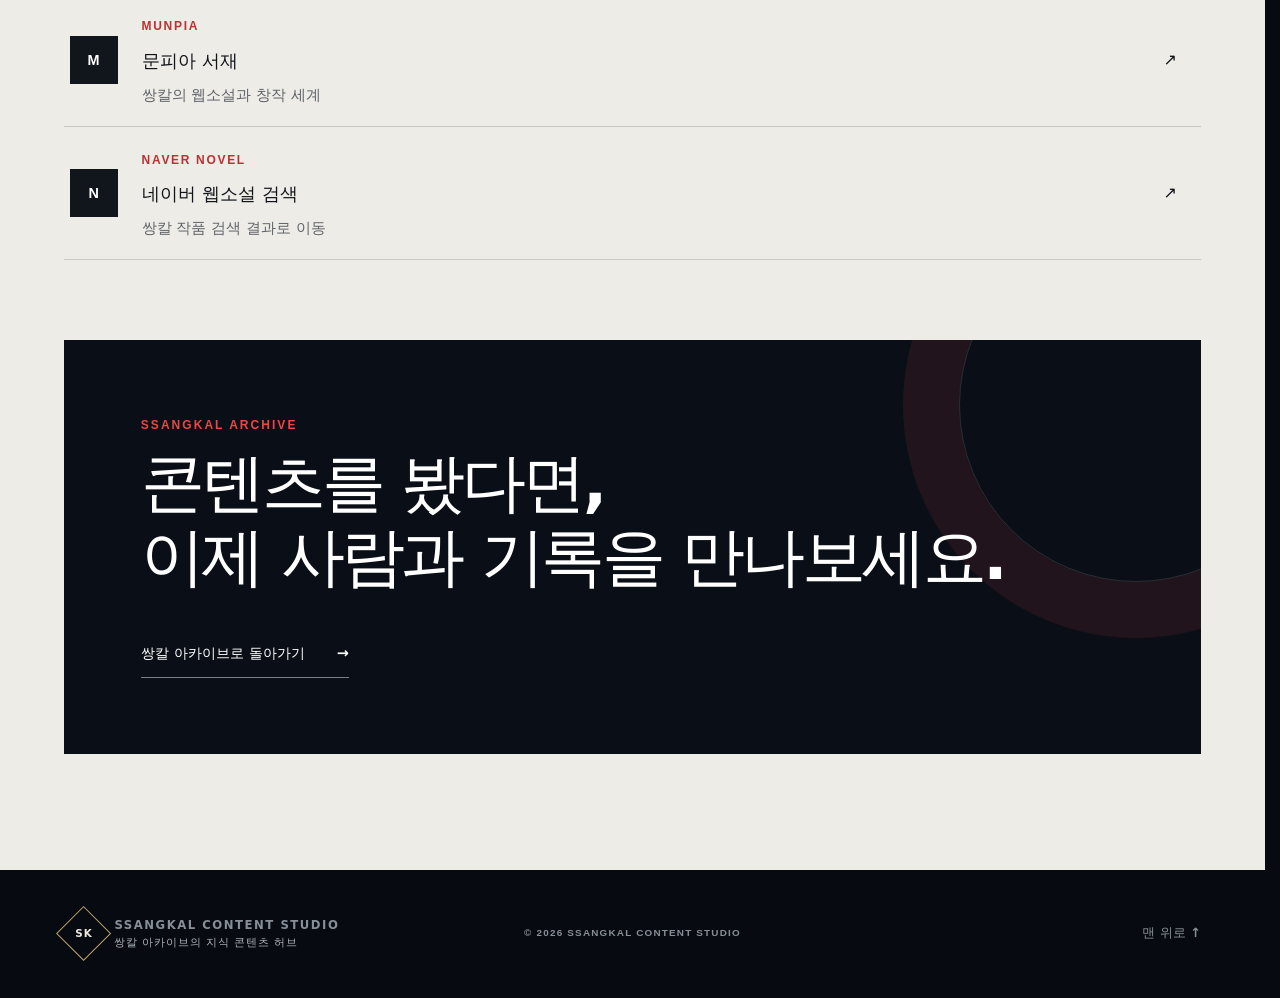
==== commit 1a25e05c: "대표 콘텐츠 이미지 자체 호스팅" ====
--- a/knowledge/index.html
+++ b/knowledge/index.html
@@ -109,7 +109,7 @@
         <article class="featured-card accent-red">
           <div class="featured-meta"><span>01 · WORLD</span><span>세계해부학</span></div>
           <a class="featured-media" href="https://www.youtube.com/shorts/DoZoUiLfNXg" target="_blank" rel="noopener noreferrer" aria-label="KF-21 보라매, 한국 전투기 시대가 열렸다 영상 재생">
-            <img src="https://i.ytimg.com/vi/DoZoUiLfNXg/hqdefault.jpg" width="480" height="360" loading="lazy" decoding="async" alt="">
+            <img src="featured-kf21.webp" width="960" height="540" loading="lazy" decoding="async" alt="">
             <span class="featured-media-play" aria-hidden="true">▶</span>
           </a>
           <p class="featured-label">대표 콘텐츠</p>
@@ -121,7 +121,7 @@
         <article class="featured-card accent-blue">
           <div class="featured-meta"><span>02 · HISTORY</span><span>역사해부학</span></div>
           <a class="featured-media" href="https://www.youtube.com/shorts/umO1FQT33yM" target="_blank" rel="noopener noreferrer" aria-label="1분이 나라를 기억한다, 현충일의 진짜 의미 영상 재생">
-            <img src="https://i.ytimg.com/vi/umO1FQT33yM/hqdefault.jpg" width="480" height="360" loading="lazy" decoding="async" alt="">
+            <img src="featured-memorial.webp" width="960" height="540" loading="lazy" decoding="async" alt="">
             <span class="featured-media-play" aria-hidden="true">▶</span>
           </a>
           <p class="featured-label">대표 콘텐츠</p>
@@ -133,7 +133,7 @@
         <article class="featured-card accent-gold">
           <div class="featured-meta"><span>03 · BIBLE</span><span>성경해부학</span></div>
           <a class="featured-media" href="https://www.youtube.com/shorts/vkYYRj_4jUI" target="_blank" rel="noopener noreferrer" aria-label="아브라함은 왜 이삭을 내려놓아야 했나, 모리아 산의 시험 영상 재생">
-            <img src="https://i.ytimg.com/vi/vkYYRj_4jUI/hqdefault.jpg" width="480" height="360" loading="lazy" decoding="async" alt="">
+            <img src="featured-moria.webp" width="960" height="540" loading="lazy" decoding="async" alt="">
             <span class="featured-media-play" aria-hidden="true">▶</span>
           </a>
           <p class="featured-label">대표 콘텐츠</p>
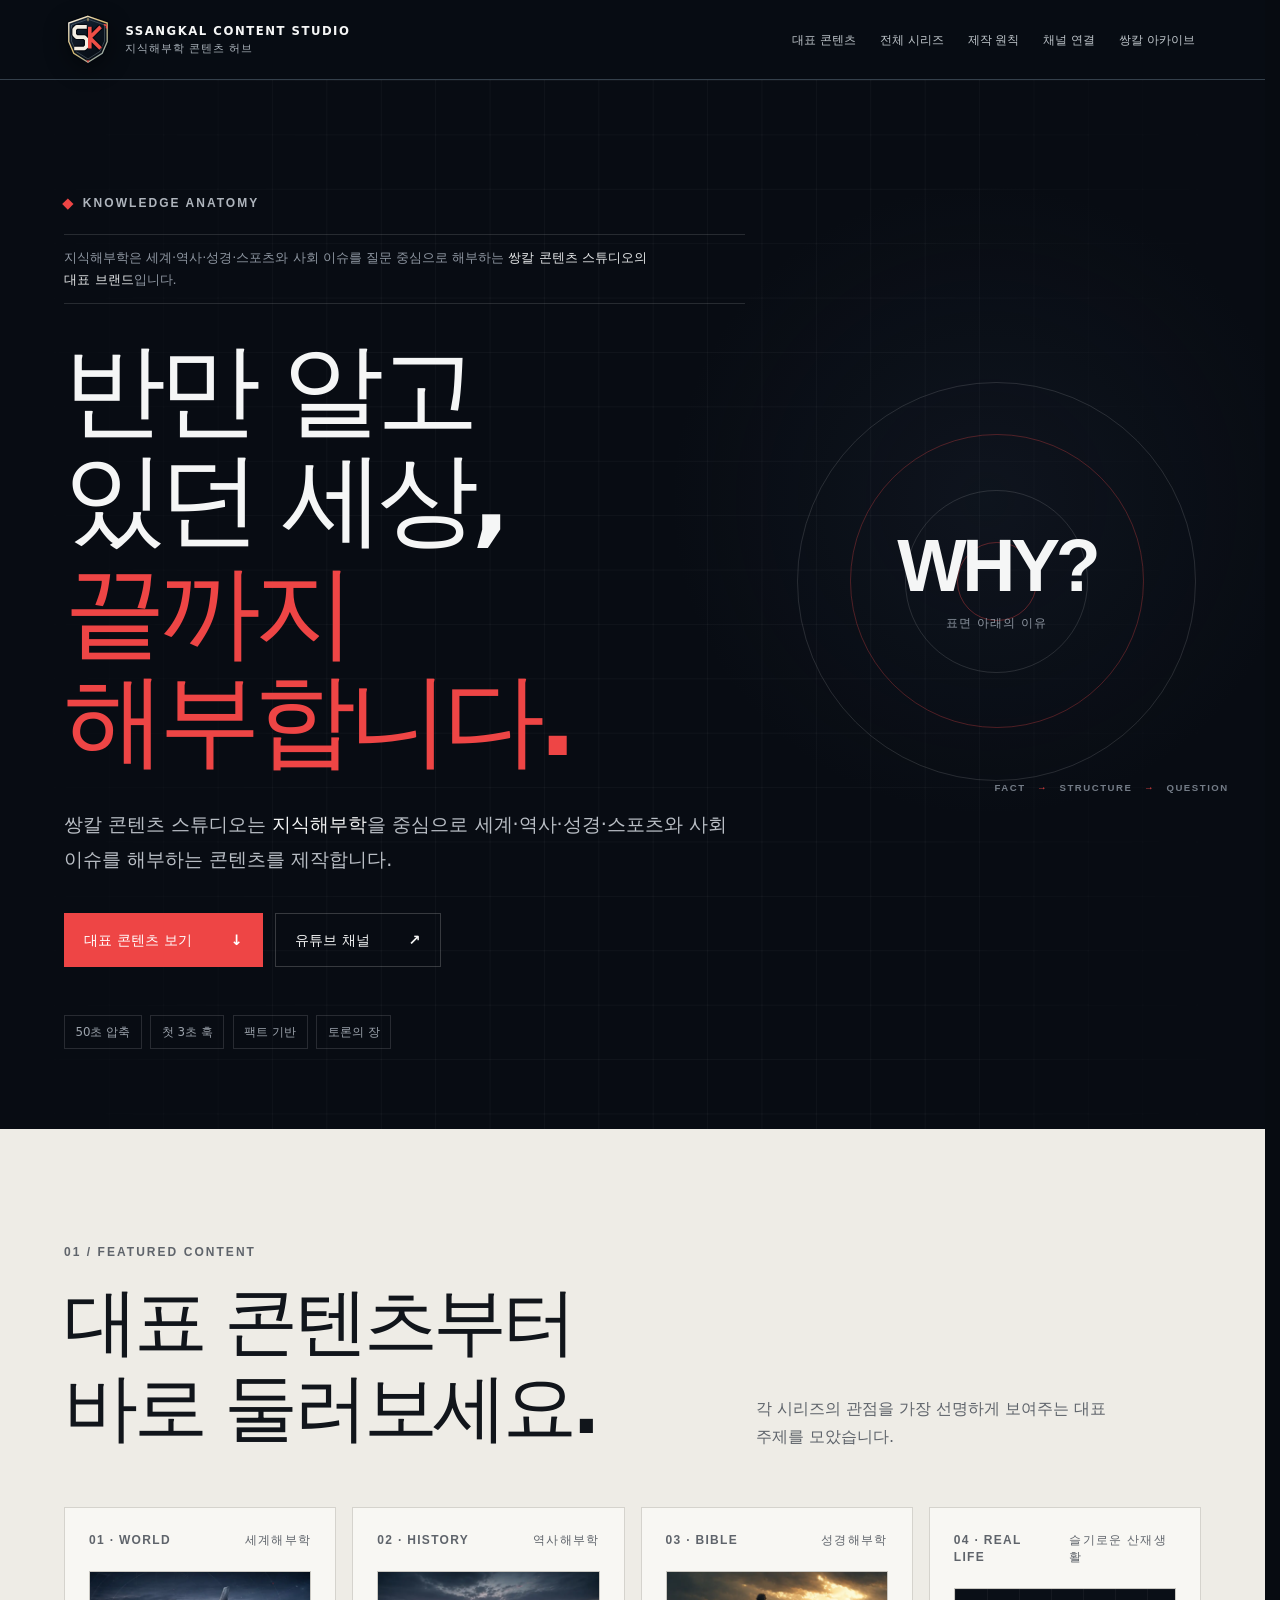
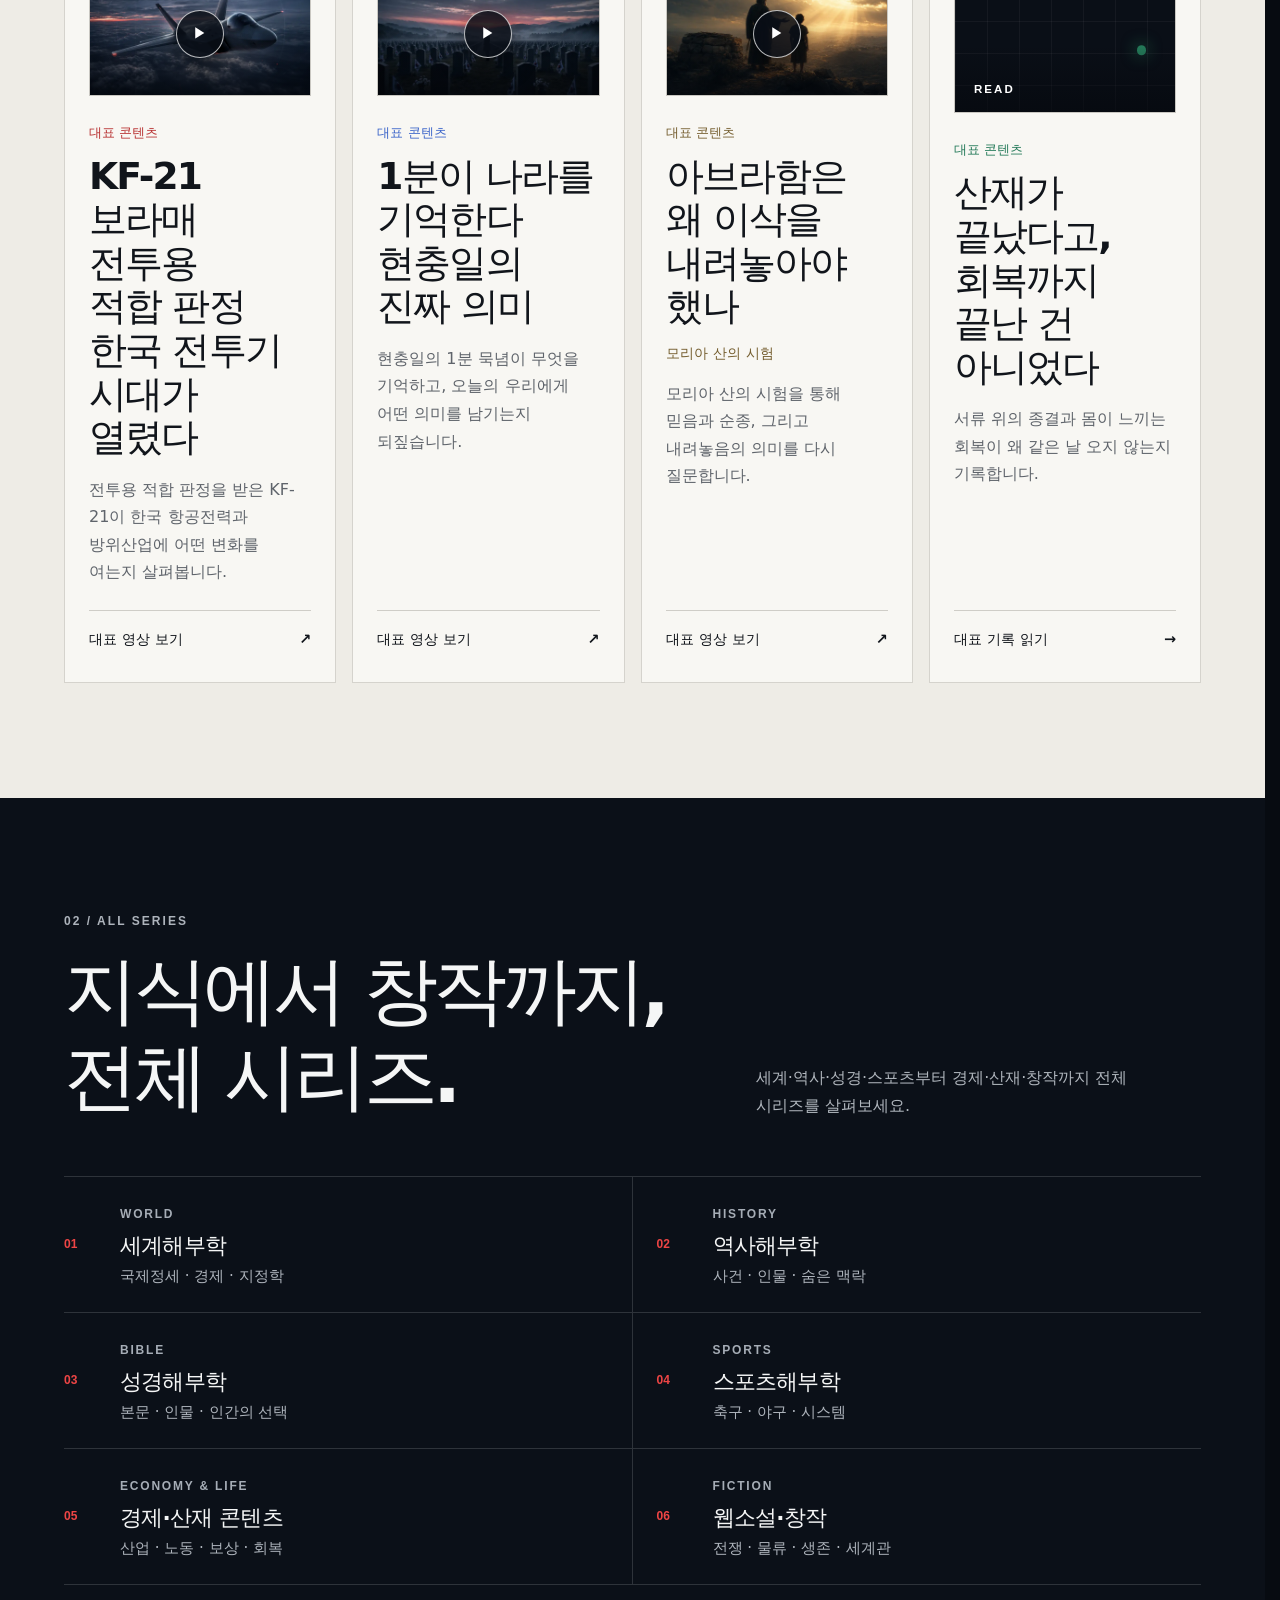
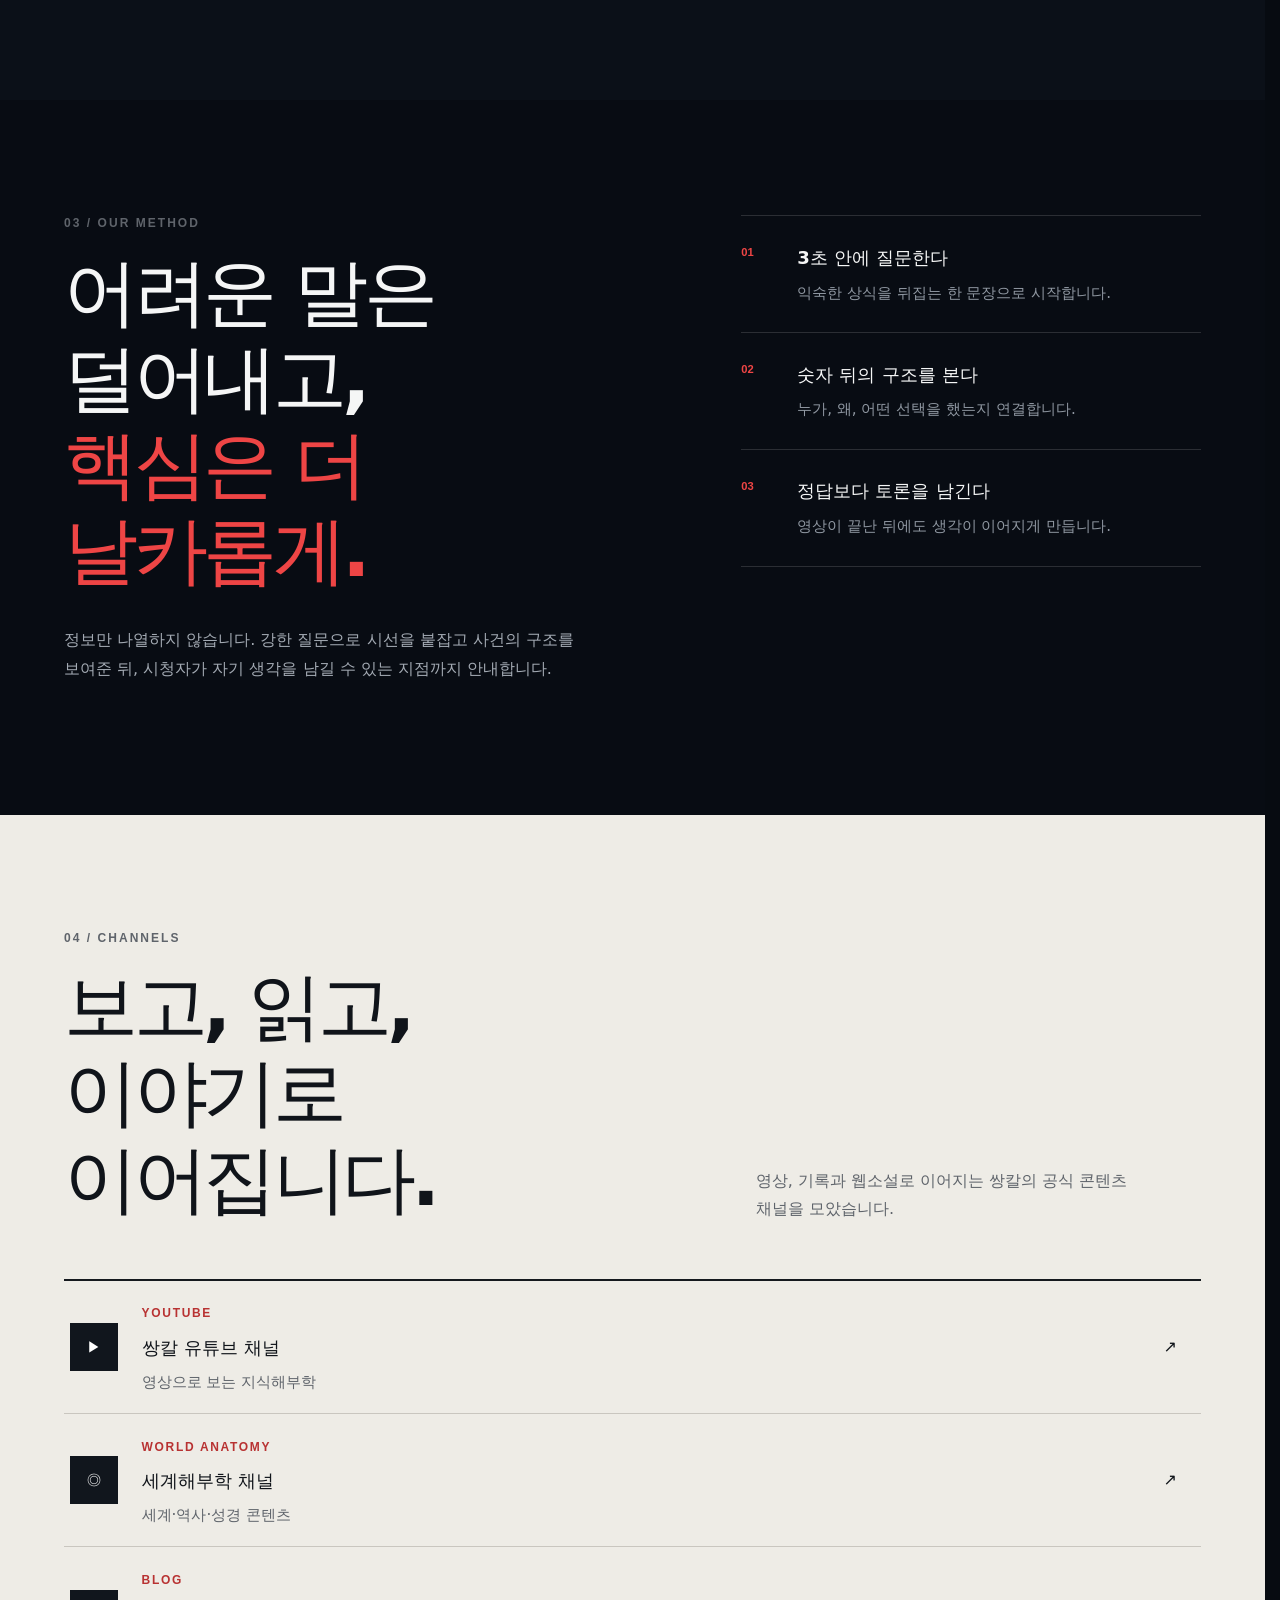
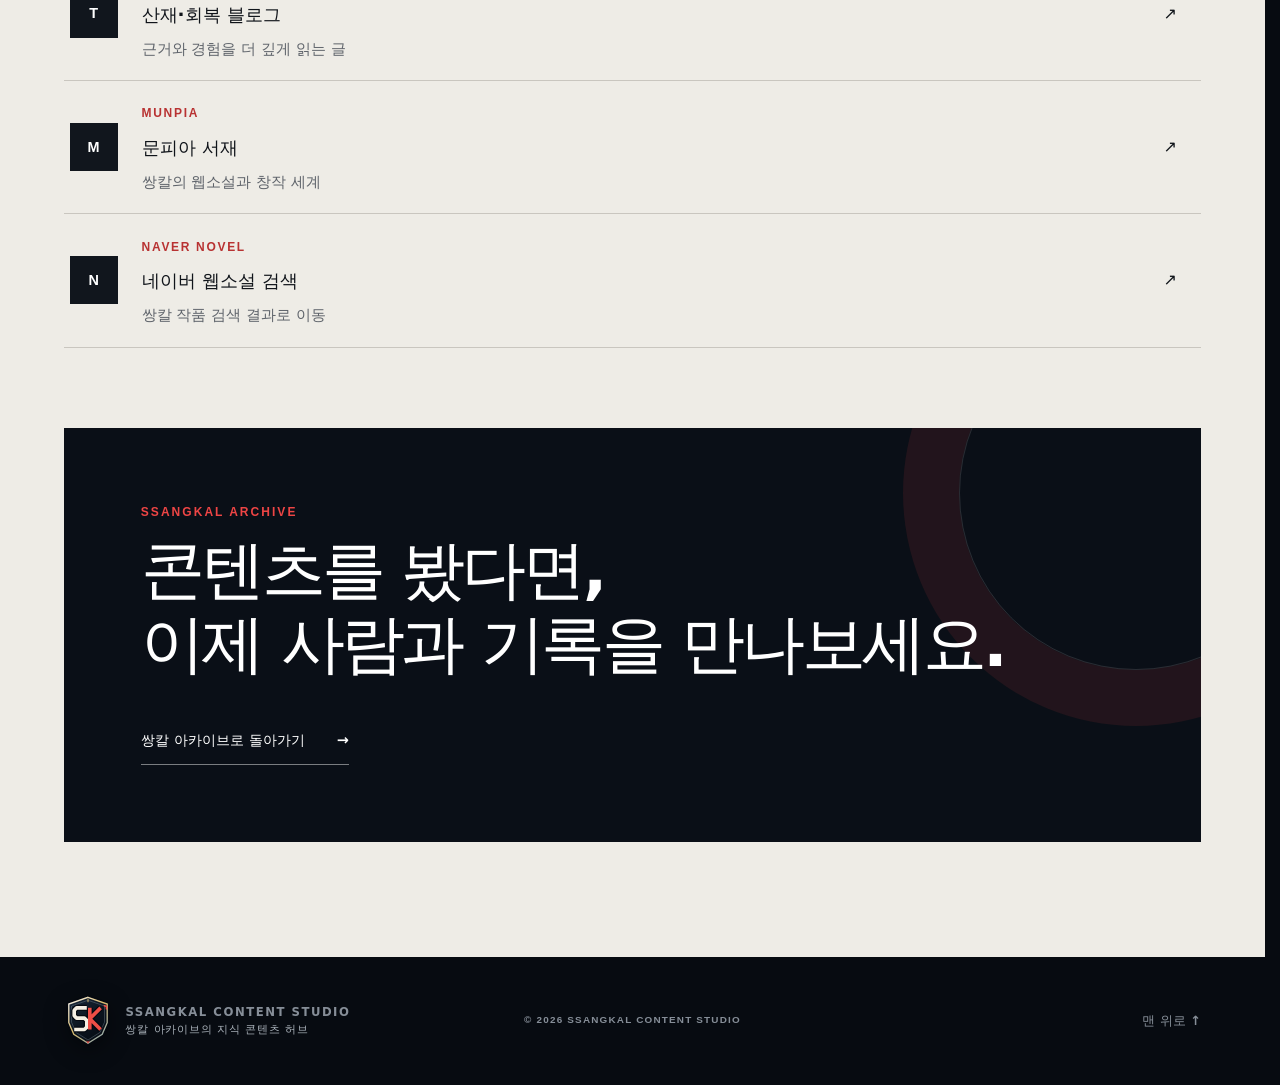
==== commit 90453c63: "대표 콘텐츠 제목과 모바일 브랜드 마감 실제 영상 제목을 더 정확하게 표시하고 모리아 산 부제를 추가했으며, 새 모바일 아이콘 연결과 제목 가독성을 보완했습니다." ====
--- a/knowledge/index.html
+++ b/knowledge/index.html
@@ -25,6 +25,7 @@
   <meta name="twitter:image:alt" content="지식해부학 — 반만 알고 있던 세상, 끝까지 해부합니다.">
   <meta name="theme-color" content="#080d14">
   <link rel="icon" href="../favicon.svg" type="image/svg+xml">
+  <link rel="apple-touch-icon" href="../apple-touch-icon.png">
   <link rel="stylesheet" href="../style.css">
   <link rel="stylesheet" href="knowledge.css">
   <script defer src="../script.js"></script>
@@ -113,7 +114,7 @@
             <span class="featured-media-play" aria-hidden="true">▶</span>
           </a>
           <p class="featured-label">대표 콘텐츠</p>
-          <h3>KF-21 보라매,<br>한국 전투기 시대가 열렸다</h3>
+          <h3>KF-21 보라매 전투용 적합 판정<br>한국 전투기 시대가 열렸다</h3>
           <p class="featured-summary">전투용 적합 판정을 받은 KF-21이 한국 항공전력과 방위산업에 어떤 변화를 여는지 살펴봅니다.</p>
           <a href="https://www.youtube.com/shorts/DoZoUiLfNXg" target="_blank" rel="noopener noreferrer" aria-label="KF-21 보라매 전투용 적합 판정, 한국 전투기 시대가 열렸다 대표 영상 보기">대표 영상 보기 <span aria-hidden="true">↗</span><span class="sr-only">(새 탭에서 열림)</span></a>
         </article>
@@ -137,7 +138,8 @@
             <span class="featured-media-play" aria-hidden="true">▶</span>
           </a>
           <p class="featured-label">대표 콘텐츠</p>
-          <h3>아브라함은 왜<br>이삭을 내려놓아야 했나</h3>
+          <h3>아브라함은 왜 이삭을<br>내려놓아야 했나</h3>
+          <p class="featured-episode">모리아 산의 시험</p>
           <p class="featured-summary">모리아 산의 시험을 통해 믿음과 순종, 그리고 내려놓음의 의미를 다시 질문합니다.</p>
           <a href="https://www.youtube.com/shorts/vkYYRj_4jUI" target="_blank" rel="noopener noreferrer" aria-label="아브라함은 왜 이삭을 내려놓아야 했나, 모리아 산의 시험 대표 영상 보기">대표 영상 보기 <span aria-hidden="true">↗</span><span class="sr-only">(새 탭에서 열림)</span></a>
         </article>
--- a/style.css
+++ b/style.css
@@ -1,7 +1,7 @@
 :root{color-scheme:dark;--ink:#080d14;--navy:#0a111b;--panel:#101923;--paper:#eee9dd;--white:#f5f7f8;--muted:#aab2ba;--line:#34404b;--soft:#222d38;--red:#d0443e;--gold:#bca36b;--header:4.75rem;--anchor-offset:calc(var(--header) + 1.5rem);--gutter:clamp(1.25rem,5vw,5rem);--content:90rem;font-family:Pretendard,"Apple SD Gothic Neo","Noto Sans KR","Malgun Gothic",system-ui,sans-serif;font-synthesis:none}
 *{box-sizing:border-box}html{scroll-behavior:smooth;scroll-padding-top:var(--anchor-offset);scrollbar-gutter:stable}body{margin:0;min-width:20rem;background:var(--ink);color:var(--white);font-size:1rem;line-height:1.75;overflow-x:hidden}a{color:inherit;text-decoration:none}button,a{-webkit-tap-highlight-color:transparent}button{font:inherit}h1,h2,h3,p{margin-top:0}h1,h2,h3{line-height:1.16;text-wrap:balance}.skip-link{position:fixed;z-index:1000;top:0;left:max(.5rem,env(safe-area-inset-left));max-width:calc(100vw - 1rem);padding:.7rem 1rem;background:var(--paper);color:var(--ink);transform:translateY(calc(-100% - .5rem))}.skip-link:focus{top:.5rem;transform:translateY(0)}:focus-visible{outline:3px solid var(--gold);outline-offset:3px}.hero,.archive-portal,#life,#knowledge,#fiction,#build,#square,#about{scroll-margin-top:var(--anchor-offset)}
-.site-header{position:sticky;z-index:50;top:0;height:var(--header);min-height:var(--header);border-bottom:1px solid var(--line);background:rgba(8,13,20,.96)}.header-inner{position:relative;width:min(100%,var(--content));height:100%;margin:auto;padding-inline:var(--gutter);display:flex;align-items:center;justify-content:space-between}.brand{min-height:2.75rem;display:inline-flex;align-items:center;gap:.7rem}.brand-mark{width:2.45rem;height:2.45rem;border:1px solid var(--gold);display:grid;place-items:center;color:var(--paper);transform:rotate(45deg)}.brand-mark span{font-size:.65rem;font-weight:800;letter-spacing:.08em;transform:rotate(-45deg)}.brand-name{display:grid;line-height:1.2}.brand-name strong{font-size:.73rem;letter-spacing:.13em}.brand-name small{margin-top:.25rem;color:var(--muted);font-size:.68rem;letter-spacing:.08em}.menu-toggle{width:2.75rem;height:2.75rem;padding:0;border:1px solid var(--line);background:transparent;color:var(--white);display:grid;place-content:center;gap:.4rem;cursor:pointer}.menu-toggle span{width:1.15rem;height:1px;background:currentColor;transition:transform .2s}.menu-open .menu-toggle span:first-child{transform:translateY(.22rem) rotate(45deg)}.menu-open .menu-toggle span:last-child{transform:translateY(-.22rem) rotate(-45deg)}.primary-nav{position:absolute;top:calc(100% + 1px);right:var(--gutter);left:var(--gutter);max-height:calc(100svh - var(--header) - 1px);overflow-y:auto;display:none;padding:.75rem;border:1px solid var(--line);background:var(--panel);box-shadow:0 1.5rem 3rem #0006}.menu-open .primary-nav{display:grid}.primary-nav a{min-height:2.75rem;padding:.65rem .75rem;border-bottom:1px solid var(--soft);display:flex;align-items:center;font-size:.9rem}.primary-nav a:last-child{border:0}
-.hero{position:relative;width:min(100%,var(--content));min-height:calc(100svh - var(--header));margin:auto;padding:clamp(2.5rem,7vw,6.5rem) var(--gutter) 4.5rem;display:grid;gap:3rem;overflow:hidden;background:var(--navy)}.hero:before{content:"";position:absolute;inset:0;pointer-events:none;background-image:linear-gradient(to right,transparent calc(100% - 1px),rgba(188,163,107,.08) 1px);background-size:4.5rem 100%;mask-image:linear-gradient(#000,transparent 80%)}.hero-copy,.index-board{position:relative;z-index:1}.editorial-label{margin-bottom:2rem;padding-block:.55rem;border-block:1px solid var(--line);display:flex;flex-wrap:wrap;gap:.15rem 1.1rem;color:var(--gold);font-size:.62rem;font-weight:700;letter-spacing:.12em}.issue-number{margin-bottom:.8rem;color:var(--muted);font-size:.67rem;letter-spacing:.18em}.hero h1{max-width:13ch;margin-bottom:2rem;font-size:clamp(2.5rem,9vw,6.6rem);font-weight:800;letter-spacing:-.055em}.hero h1 em{color:var(--paper);font-style:normal}.hero-lead{max-width:32rem;margin-bottom:2rem;color:#d1d5d7;font-size:clamp(1rem,2vw,1.16rem);line-height:1.9}.hero-actions{display:flex;flex-direction:column;gap:.7rem}.button{min-height:3.25rem;padding:.8rem 1.15rem;border:1px solid var(--line);display:inline-flex;align-items:center;justify-content:space-between;gap:1.5rem;font-size:.86rem;font-weight:750}.button-primary{background:var(--paper);border-color:var(--paper);color:var(--ink)}.button-primary:hover{background:var(--white)}.button-secondary:hover{border-color:var(--gold)}.trust-note{margin:1.2rem 0 0;color:var(--muted);font-size:.75rem;line-height:1.6;letter-spacing:.04em}
+.site-header{position:sticky;z-index:50;top:0;height:var(--header);min-height:var(--header);border-bottom:1px solid var(--line);background:rgba(8,13,20,.96)}.header-inner{position:relative;width:min(100%,var(--content));height:100%;margin:auto;padding-inline:var(--gutter);display:flex;align-items:center;justify-content:space-between}.brand{min-height:3.3rem;display:inline-flex;align-items:center;gap:.84rem}.brand-mark{width:3rem;height:3.3rem;flex:0 0 auto;display:block;background:url("archive-mark.svg") center/contain no-repeat;filter:drop-shadow(0 .38rem .7rem rgba(0,0,0,.4));transition:filter .2s ease,transform .2s ease}.brand-mark:before,.brand-mark:after{content:none}.brand-mark span{display:none}.brand:hover .brand-mark{filter:drop-shadow(0 .44rem .85rem rgba(0,0,0,.52)) brightness(1.08);transform:translateY(-1px)}.brand-name{display:grid;line-height:1.2}.brand-name strong{font-size:.73rem;letter-spacing:.13em}.brand-name small{margin-top:.25rem;color:var(--muted);font-size:.68rem;letter-spacing:.08em}.menu-toggle{width:2.75rem;height:2.75rem;padding:0;border:1px solid var(--line);background:transparent;color:var(--white);display:grid;place-content:center;gap:.4rem;cursor:pointer}.menu-toggle span{width:1.15rem;height:1px;background:currentColor;transition:transform .2s}.menu-open .menu-toggle span:first-child{transform:translateY(.22rem) rotate(45deg)}.menu-open .menu-toggle span:last-child{transform:translateY(-.22rem) rotate(-45deg)}.primary-nav{position:absolute;top:calc(100% + 1px);right:var(--gutter);left:var(--gutter);max-height:calc(100svh - var(--header) - 1px);overflow-y:auto;display:none;padding:.75rem;border:1px solid var(--line);background:var(--panel);box-shadow:0 1.5rem 3rem #0006}.menu-open .primary-nav{display:grid}.primary-nav a{min-height:2.75rem;padding:.65rem .75rem;border-bottom:1px solid var(--soft);display:flex;align-items:center;font-size:.9rem}.primary-nav a:last-child{border:0}
+.hero{position:relative;width:min(100%,var(--content));min-height:calc(100svh - var(--header));margin:auto;padding:clamp(2.5rem,7vw,6.5rem) var(--gutter) 4.5rem;display:grid;gap:3rem;overflow:hidden;background:var(--navy)}.hero:before{content:"";position:absolute;inset:0;pointer-events:none;background-image:linear-gradient(to right,transparent calc(100% - 1px),rgba(188,163,107,.08) 1px);background-size:4.5rem 100%;mask-image:linear-gradient(#000,transparent 80%)}.hero-copy,.index-board{position:relative;z-index:1}.editorial-label{margin-bottom:2rem;padding-block:.55rem;border-block:1px solid var(--line);display:flex;flex-wrap:wrap;gap:.15rem 1.1rem;color:var(--gold);font-size:.62rem;font-weight:700;letter-spacing:.12em}.issue-number{margin-bottom:.8rem;color:var(--muted);font-size:.67rem;letter-spacing:.18em}.hero h1{max-width:13ch;margin-bottom:2rem;font-size:clamp(2.2rem,9vw,6.6rem);font-weight:800;letter-spacing:-.055em;word-break:keep-all}.hero h1 .hero-line{display:block}.hero h1 em{color:var(--paper);font-style:normal}.hero-lead{max-width:32rem;margin-bottom:2rem;color:#d1d5d7;font-size:clamp(1rem,2vw,1.16rem);line-height:1.9}.hero-actions{display:flex;flex-direction:column;gap:.7rem}.button{min-height:3.25rem;padding:.8rem 1.15rem;border:1px solid var(--line);display:inline-flex;align-items:center;justify-content:space-between;gap:1.5rem;font-size:.86rem;font-weight:750}.button-primary{background:var(--paper);border-color:var(--paper);color:var(--ink)}.button-primary:hover{background:var(--white)}.button-secondary:hover{border-color:var(--gold)}.trust-note{margin:1.2rem 0 0;color:var(--muted);font-size:.75rem;line-height:1.6;letter-spacing:.04em}
 .index-board{align-self:end;border:1px solid var(--line);background:rgba(16,25,35,.86)}.board-head,.board-foot{padding:.75rem 1rem;display:flex;justify-content:space-between;color:var(--muted);font-size:.58rem;letter-spacing:.14em}.board-head{border-bottom:1px solid var(--line)}.board-status{margin:0;padding:.7rem 1rem;border-bottom:1px solid var(--line);color:var(--gold);font-size:.62rem;letter-spacing:.1em}.board-status span{width:.42rem;height:.42rem;margin-right:.4rem;border-radius:50%;background:var(--red);display:inline-block}.index-board ol{margin:0;padding:0;list-style:none}.index-board li{border-bottom:1px solid var(--soft)}.index-board li a{min-height:4.2rem;padding:.75rem 1rem;display:grid;grid-template-columns:2rem 1fr auto;align-items:center;gap:.75rem}.index-board li.is-active{border-left:3px solid var(--red);background:rgba(208,68,62,.08)}.index-board li:hover{background:#fff1}.board-number{color:var(--gold);font:700 .7rem/1 monospace}.index-board strong{display:block;font-size:.77rem;letter-spacing:.11em}.index-board small{display:block;margin-top:.1rem;color:var(--muted);font-size:.72rem}.board-foot{border-top:1px solid var(--line);align-items:center}.registration-mark{padding:.2rem .45rem;border:1px solid var(--line);color:var(--gold)}.hero-rule{position:absolute;bottom:0;left:var(--gutter);right:var(--gutter);height:5px;border-block:1px solid var(--line)}
 .section-shell{width:min(100%,var(--content));margin:auto;padding:4.5rem var(--gutter)}.eyebrow{color:var(--gold);font-size:.68rem;font-weight:750;letter-spacing:.15em}.eyebrow span{margin-left:.7rem;color:var(--muted)}.section-heading{margin-bottom:3rem}.section-heading h2,.square h2,.about h2{margin-bottom:1.5rem;font-size:clamp(2rem,6vw,4.25rem);letter-spacing:-.045em}.section-heading>p:last-child{max-width:38rem;color:var(--muted)}.archive-portal{background:var(--paper);color:var(--ink)}.archive-portal .eyebrow,.about .eyebrow{color:#755e2f}.portal-grid{display:grid;border-top:2px solid var(--ink)}.portal-card{min-height:19rem;padding:1.5rem .25rem;border-bottom:1px solid #a9a397;display:flex;flex-direction:column}.card-meta{margin-bottom:2rem;display:flex;align-items:center;justify-content:space-between;font:700 .7rem/1 monospace}.status{width:fit-content;min-height:1.65rem;padding:.38rem .55rem;border:1px solid currentColor;color:var(--gold);display:inline-flex;align-items:center;font-size:.58rem;font-weight:800;line-height:1;letter-spacing:.12em}.archive-portal .status{color:#6b5934}.status-red,.archive-portal .status-red{color:var(--red)}.portal-card h3{margin-bottom:1rem;font-size:1.55rem;letter-spacing:-.03em}.portal-card p{max-width:29rem;color:#3c3b39;font-size:.92rem}.portal-card a{min-height:2.75rem;margin-top:auto;border-top:1px solid #aaa59a;display:flex;align-items:end;justify-content:space-between;font-size:.78rem;font-weight:750}
 .records{padding-block:0;background:var(--navy)}.record-panel{min-height:21rem;padding-block:2rem;border-bottom:1px solid var(--line);display:grid;gap:2rem}.record-index{color:var(--gold);font:700 .72rem/1 monospace;letter-spacing:.12em}.record-content h2{margin-bottom:1rem;font-size:clamp(1.8rem,4vw,3rem);letter-spacing:-.035em}.record-content>p:last-child{max-width:42rem;color:var(--muted)}.record-state{align-self:end;display:grid;gap:.7rem}.record-state strong,.about-state strong{font-size:.85rem}.record-state small,.about-state small{color:#7f8992;font:.62rem/1.4 monospace;letter-spacing:.08em}.notice{max-width:44rem;margin-top:1.5rem;padding:1rem;border-left:2px solid var(--gold);background:var(--panel);color:#c6ccd0}.notice strong{color:var(--paper);font-size:.72rem;letter-spacing:.08em}.notice p{margin:.35rem 0 0;font-size:.78rem;line-height:1.75}
--- a/knowledge/knowledge.css
+++ b/knowledge/knowledge.css
@@ -136,6 +136,14 @@
   outline-offset: 3px;
 }
 
+.featured-episode {
+  margin-top: -.25rem;
+  color: var(--accent);
+  font-size: .88rem;
+  font-weight: 800;
+  letter-spacing: .01em;
+}
+
 .featured-media-article {
   background:
     radial-gradient(circle at 72% 48%, transparent 0 17%, #45b98645 17.5% 18%, transparent 18.5% 30%, #45b9862e 30.5% 31%, transparent 31.5%),
